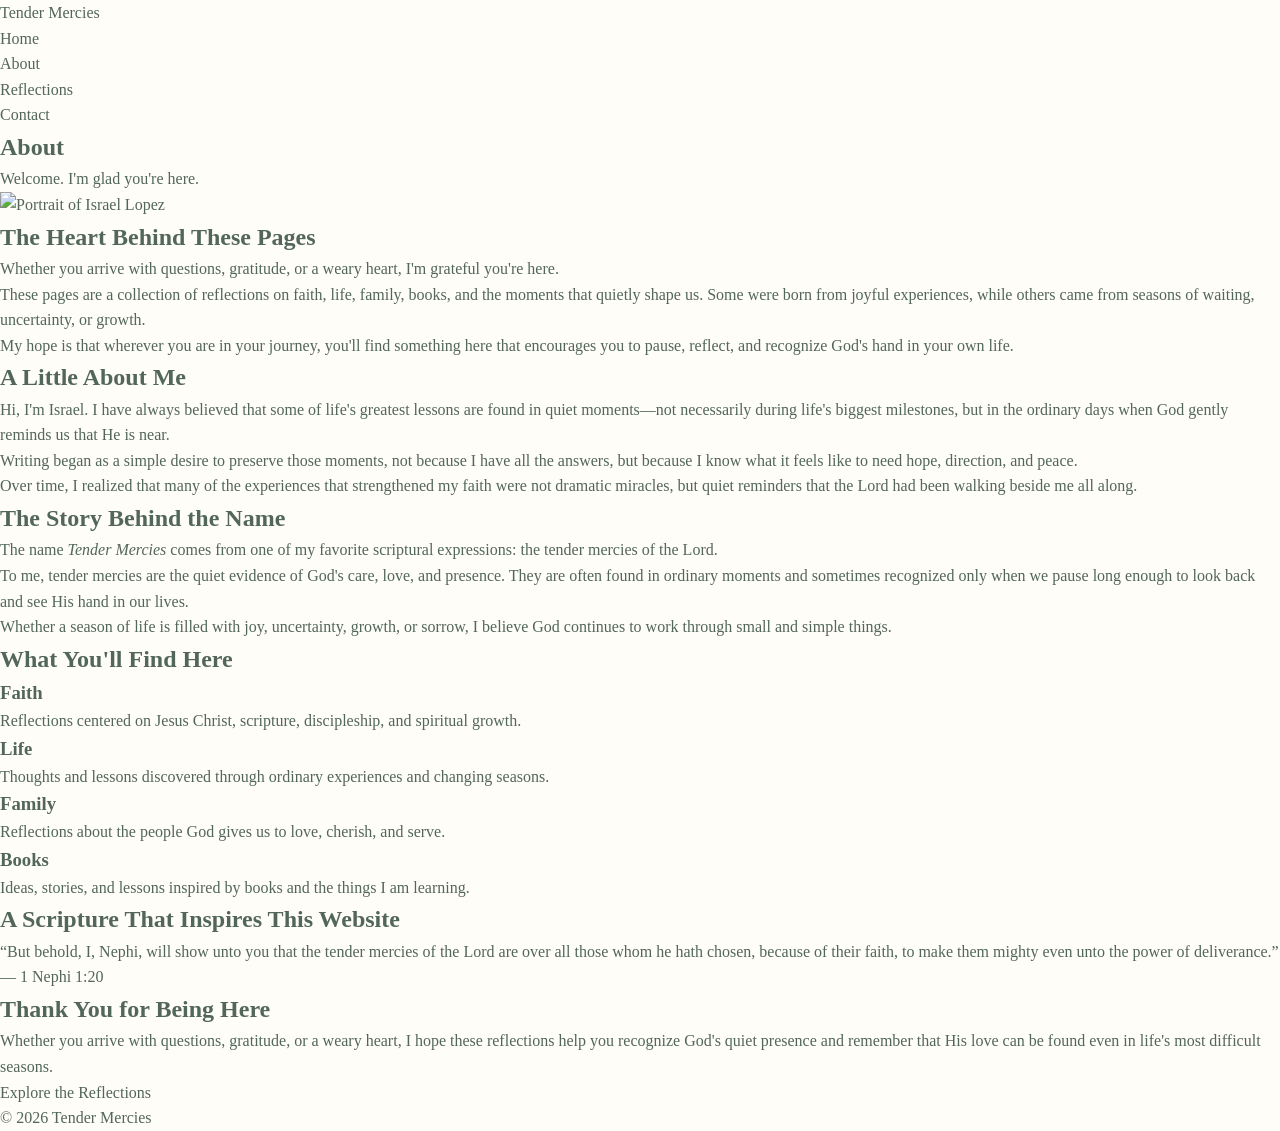
==== about.html @ 59834a0f "about page new titlte Behind these pages" ====
<!DOCTYPE html>
<html lang="en">
<head>
    <meta charset="UTF-8">
    <meta name="viewport" content="width=device-width, initial-scale=1.0">

    <title>About | Tender Mercies</title>

    <link rel="stylesheet" href="styles/styles.css">
</head>

<body>

    <header>
        <nav>
            <a href="index.html" class="logo">Tender Mercies</a>

            <ul>
                <li><a href="index.html">Home</a></li>
                <li><a href="about.html" class="active">About</a></li>
                <li><a href="#">Reflections</a></li>
                <li><a href="#">Contact</a></li>
            </ul>
        </nav>
    </header>

    <main>

        <!-- About page introduction -->
        <section class="about-hero">
            <h1>About</h1>

            <p>Welcome. I'm glad you're here.</p>
        </section>

        <!-- Main purpose of the website -->
        <section class="about-intro">

            <div class="about-image">
                <img
                    src="images/profile.jpg"
                    alt="Portrait of Israel Lopez"
                >
            </div>

            <div class="about-intro-text">
                <h2>The Heart Behind These Pages</h2>

                <p>
                    Whether you arrive with questions, gratitude, or a weary
                    heart, I'm grateful you're here.
                </p>

                <p>
                    These pages are a collection of reflections on faith,
                    life, family, books, and the moments that quietly shape us.
                    Some were born from joyful experiences, while others came
                    from seasons of waiting, uncertainty, or growth.
                </p>

                <p>
                    My hope is that wherever you are in your journey, you'll
                    find something here that encourages you to pause, reflect,
                    and recognize God's hand in your own life.
                </p>
            </div>

        </section>

        <!-- Personal introduction -->
        <section class="about-story">

            <div class="about-text">
                <h2>A Little About Me</h2>

                <p>
                    Hi, I'm Israel. I have always believed that some of life's
                    greatest lessons are found in quiet moments—not necessarily
                    during life's biggest milestones, but in the ordinary days
                    when God gently reminds us that He is near.
                </p>

                <p>
                    Writing began as a simple desire to preserve those moments,
                    not because I have all the answers, but because I know what
                    it feels like to need hope, direction, and peace.
                </p>

                <p>
                    Over time, I realized that many of the experiences that
                    strengthened my faith were not dramatic miracles, but quiet
                    reminders that the Lord had been walking beside me all
                    along.
                </p>
            </div>

        </section>

        <!-- Explanation of the website's name -->
        <section class="purpose">

            <h2>The Story Behind the Name</h2>

            <p>
                The name <em>Tender Mercies</em> comes from one of my favorite
                scriptural expressions: the tender mercies of the Lord.
            </p>

            <p>
                To me, tender mercies are the quiet evidence of God's care,
                love, and presence. They are often found in ordinary moments
                and sometimes recognized only when we pause long enough to look
                back and see His hand in our lives.
            </p>

            <p>
                Whether a season of life is filled with joy, uncertainty,
                growth, or sorrow, I believe God continues to work through
                small and simple things.
            </p>

        </section>

        <!-- Website topics -->
        <section class="what-youll-find">

            <h2>What You'll Find Here</h2>

            <div class="cards">

                <article class="card">
                    <h3>Faith</h3>

                    <p>
                        Reflections centered on Jesus Christ, scripture,
                        discipleship, and spiritual growth.
                    </p>
                </article>

                <article class="card">
                    <h3>Life</h3>

                    <p>
                        Thoughts and lessons discovered through ordinary
                        experiences and changing seasons.
                    </p>
                </article>

                <article class="card">
                    <h3>Family</h3>

                    <p>
                        Reflections about the people God gives us to love,
                        cherish, and serve.
                    </p>
                </article>

                <article class="card">
                    <h3>Books</h3>

                    <p>
                        Ideas, stories, and lessons inspired by books and the
                        things I am learning.
                    </p>
                </article>

            </div>

        </section>

        <!-- Scripture connected to the website -->
        <section class="favorite-scripture">

            <h2>A Scripture That Inspires This Website</h2>

            <blockquote>
                <p>
                    “But behold, I, Nephi, will show unto you that the tender
                    mercies of the Lord are over all those whom he hath chosen,
                    because of their faith, to make them mighty even unto the
                    power of deliverance.”
                </p>

                <footer>— 1 Nephi 1:20</footer>
            </blockquote>

        </section>

        <!-- Final invitation -->
        <section class="closing">

            <h2>Thank You for Being Here</h2>

            <p>
                Whether you arrive with questions, gratitude, or a weary heart,
                I hope these reflections help you recognize God's quiet
                presence and remember that His love can be found even in life's
                most difficult seasons.
            </p>

            <a href="#" class="button">Explore the Reflections</a>

        </section>

    </main>

    <footer class="site-footer">
        <p>&copy; 2026 Tender Mercies</p>
    </footer>

</body>
</html>
---- styles/styles.css ----
:root {
    --deep-sage: #3f584b;
    --sage: #728878;
    --light-sage: #dfe9e2;
    --mist: #e7eee8;
    --cream: #f7f3e8;
    --warm-white: #fffdf8;
    --soft-gold: #c3a66b;
    --body-text: #52665a;
    --border-color: rgb(114 136 120 / 20%);
}

/* CSS reset */

* {
    box-sizing: border-box;
    margin: 0;
    padding: 0;
}

html {
    scroll-behavior: smooth;
}

body {
    background-color: var(--warm-white);
    color: var(--body-text);
    font-family: Georgia, "Times New Roman", serif;
    line-height: 1.6;
}

a {
    color: inherit;
    text-decoration: none;
}

button {
    font: inherit;
}

/* Header */

.site-header {
    align-items: center;
    background-color: var(--warm-white);
    border-bottom: 1px solid var(--border-color);
    display: flex;
    justify-content: space-between;
    min-height: 86px;
    padding: 1rem 5%;
}

.site-brand {
    display: flex;
    flex-direction: column;
}

.site-title {
    color: var(--deep-sage);
    font-size: 1.25rem;
    letter-spacing: 0.04rem;
}

.site-tagline {
    color: var(--sage);
    font-family: Arial, Helvetica, sans-serif;
    font-size: 0.8rem;
}

.main-navigation {
    display: flex;
    gap: 2rem;
}

.main-navigation a {
    color: var(--deep-sage);
    font-family: Arial, Helvetica, sans-serif;
    font-size: 0.9rem;
    position: relative;
}

.main-navigation a::after {
    background-color: var(--soft-gold);
    bottom: -6px;
    content: "";
    height: 1px;
    left: 0;
    position: absolute;
    transform: scaleX(0);
    transform-origin: left;
    transition: transform 0.25s ease;
    width: 100%;
}

.main-navigation a:hover::after {
    transform: scaleX(1);
}

.pause-button {
    background-color: transparent;
    border: 1px solid rgb(114 136 120 / 35%);
    border-radius: 50px;
    color: var(--deep-sage);
    cursor: pointer;
    font-family: Arial, Helvetica, sans-serif;
    font-size: 0.85rem;
    padding: 0.7rem 1.2rem;
    transition:
        background-color 0.25s ease,
        color 0.25s ease;
}

.pause-button:hover {
    background-color: var(--deep-sage);
    color: white;
}

/* Hero */

.hero {
    align-items: center;
    background:
        radial-gradient(
            circle at 78% 18%,
            rgb(255 255 255 / 75%),
            transparent 23%
        ),
        linear-gradient(
            145deg,
            rgb(247 243 232 / 97%),
            rgb(222 233 225 / 94%)
        );
    display: flex;
    min-height: 540px;
    overflow: hidden;
    padding: 5rem 8%;
    position: relative;
}

.hero-content {
    max-width: 720px;
    position: relative;
    z-index: 2;
}

.hero-introduction {
    align-items: center;
    color: var(--sage);
    display: flex;
    font-family: Arial, Helvetica, sans-serif;
    font-size: 0.9rem;
    gap: 0.7rem;
    margin-bottom: 1.5rem;
}

.breathing-dot {
    animation: breathe 3.2s ease-in-out infinite;
    background-color: var(--soft-gold);
    border-radius: 50%;
    display: inline-block;
    height: 10px;
    width: 10px;
}

@keyframes breathe {
    0%,
    100% {
        opacity: 0.45;
        transform: scale(0.8);
    }

    50% {
        opacity: 1;
        transform: scale(1.2);
    }
}

.hero h1 {
    color: var(--deep-sage);
    font-size: clamp(3rem, 7vw, 5.6rem);
    font-weight: 400;
    letter-spacing: -0.12rem;
    line-height: 1.05;
}

.hero h1 span {
    display: block;
    font-style: italic;
}

.hero-description {
    color: var(--body-text);
    font-size: 1.15rem;
    line-height: 1.8;
    margin: 2rem 0;
    max-width: 600px;
}

.primary-button {
    background-color: var(--deep-sage);
    border-radius: 50px;
    color: white;
    display: inline-block;
    font-family: Arial, Helvetica, sans-serif;
    font-size: 0.9rem;
    padding: 0.95rem 1.6rem;
    transition:
        background-color 0.25s ease,
        transform 0.25s ease;
}

.primary-button:hover {
    background-color: var(--sage);
    transform: translateY(-2px);
}

/* Decorative leaves */

.decorative-leaf {
    border: 2px solid rgb(63 88 75 / 13%);
    border-bottom-color: transparent;
    border-left-color: transparent;
    border-radius: 100%;
    height: 85px;
    position: absolute;
    width: 220px;
}

.leaf-one {
    right: 7%;
    top: 18%;
    transform: rotate(-20deg);
}

.leaf-two {
    bottom: 20%;
    right: 16%;
    transform: rotate(18deg);
}

/* Reflections */

.reflections-section {
    background-color: var(--warm-white);
    padding: 5rem 6%;
}

.section-heading {
    align-items: end;
    display: flex;
    gap: 2rem;
    justify-content: space-between;
    margin: 0 auto 2.5rem;
    max-width: 1200px;
}

.eyebrow {
    color: var(--soft-gold);
    font-family: Arial, Helvetica, sans-serif;
    font-size: 0.78rem;
    letter-spacing: 0.15rem;
    text-transform: uppercase;
}

.section-heading h2 {
    color: var(--deep-sage);
    font-size: 2.5rem;
    font-weight: 400;
    margin-top: 0.3rem;
}

.category-buttons {
    display: flex;
    flex-wrap: wrap;
    gap: 0.6rem;
}

.category-button {
    background-color: transparent;
    border: 1px solid rgb(114 136 120 / 35%);
    border-radius: 50px;
    color: var(--deep-sage);
    cursor: pointer;
    font-family: Arial, Helvetica, sans-serif;
    font-size: 0.85rem;
    padding: 0.6rem 1.1rem;
}

.category-button:hover,
.category-button.active {
    background-color: var(--deep-sage);
    color: white;
}

.reflection-grid {
    display: grid;
    gap: 1.5rem;
    grid-template-columns: repeat(3, 1fr);
    margin: 0 auto;
    max-width: 1200px;
}

.reflection-card {
    background-color: rgb(255 253 248 / 85%);
    border: 1px solid var(--border-color);
    border-radius: 26px;
    padding: 1.4rem;
    transition:
        border-color 0.25s ease,
        transform 0.25s ease;
}

.reflection-card:hover {
    border-color: rgb(114 136 120 / 50%);
    transform: translateY(-5px);
}

.card-image {
    align-items: center;
    border-radius: 18px;
    display: flex;
    height: 180px;
    justify-content: center;
    margin-bottom: 1.5rem;
}

.card-image-faith {
    background:
        linear-gradient(
            145deg,
            var(--light-sage),
            #f2ead7
        );
}

.card-image-life {
    background:
        linear-gradient(
            145deg,
            #eee7d9,
            #e1ebe5
        );
}

.card-image-life span {
    color: var(--deep-sage);
    font-size: 3.5rem;
    opacity: 0.7;
}

.card-image-family {
    background:
        linear-gradient(
            145deg,
            #e3ebe5,
            #eee1d4
        );
}

.card-details {
    color: var(--soft-gold);
    font-family: Arial, Helvetica, sans-serif;
    font-size: 0.75rem;
    letter-spacing: 0.08rem;
    text-transform: uppercase;
}

.reflection-card h3 {
    color: var(--deep-sage);
    font-size: 1.6rem;
    font-weight: 400;
    line-height: 1.3;
    margin: 0.7rem 0 1rem;
}

.reflection-card > p:not(.card-details) {
    margin-bottom: 1.3rem;
}

.reflection-card a {
    color: var(--deep-sage);
    font-family: Arial, Helvetica, sans-serif;
    font-size: 0.85rem;
    font-weight: bold;
}

.reflection-card a:hover {
    color: var(--soft-gold);
}

/* Quote section */

.quote-section {
    background-color: var(--mist);
    padding: 5rem 8%;
    text-align: center;
}

.quote-section blockquote {
    color: var(--deep-sage);
    font-size: clamp(1.6rem, 3vw, 2.2rem);
    font-style: italic;
    line-height: 1.6;
    margin: 0 auto;
    max-width: 900px;
}

.quote-divider {
    background-color: var(--soft-gold);
    height: 1px;
    margin: 2rem auto 0;
    width: 70px;
}

/* About and footer area */

.about-section {
    align-items: center;
    background-color: var(--deep-sage);
    color: var(--cream);
    display: flex;
    justify-content: space-between;
    padding: 2.5rem 6%;
}

.about-heading {
    font-size: 1.25rem;
}

.about-section div p:last-child {
    font-family: Arial, Helvetica, sans-serif;
    font-size: 0.85rem;
    margin-top: 0.3rem;
    opacity: 0.75;
}

.footer-button {
    border: 1px solid rgb(255 255 255 / 40%);
    border-radius: 50px;
    font-family: Arial, Helvetica, sans-serif;
    font-size: 0.85rem;
    padding: 0.8rem 1.3rem;
    transition:
        background-color 0.25s ease,
        color 0.25s ease;
}

.footer-button:hover {
    background-color: var(--cream);
    color: var(--deep-sage);
}

/* Pause message */

.pause-message {
    background-color: var(--cream);
    padding: 4rem 6%;
    text-align: center;
}

.pause-quote {
    color: var(--deep-sage);
    font-size: 1.8rem;
    font-style: italic;
    line-height: 1.5;
    margin: 1rem auto 0;
    max-width: 650px;
}

/* Tablet */

@media screen and (max-width: 900px) {
    .main-navigation {
        display: none;
    }

    .reflection-grid {
        grid-template-columns: repeat(2, 1fr);
    }

    .reflection-card:last-child {
        grid-column: 1 / -1;
        max-width: 500px;
        width: 100%;
    }
}

/* Mobile */

@media screen and (max-width: 650px) {
    .site-header {
        align-items: flex-start;
        gap: 1rem;
        padding: 1rem 5%;
    }

    .site-tagline {
        display: none;
    }

    .pause-button {
        padding: 0.6rem 0.9rem;
    }

    .hero {
        min-height: 520px;
        padding: 4rem 7%;
    }

    .hero h1 {
        letter-spacing: -0.05rem;
    }

    .decorative-leaf {
        display: none;
    }

    .section-heading {
        align-items: flex-start;
        flex-direction: column;
    }

    .reflection-grid {
        grid-template-columns: 1fr;
    }

    .reflection-card:last-child {
        grid-column: auto;
    }

    .about-section {
        align-items: flex-start;
        flex-direction: column;
        gap: 1.5rem;
    }
}
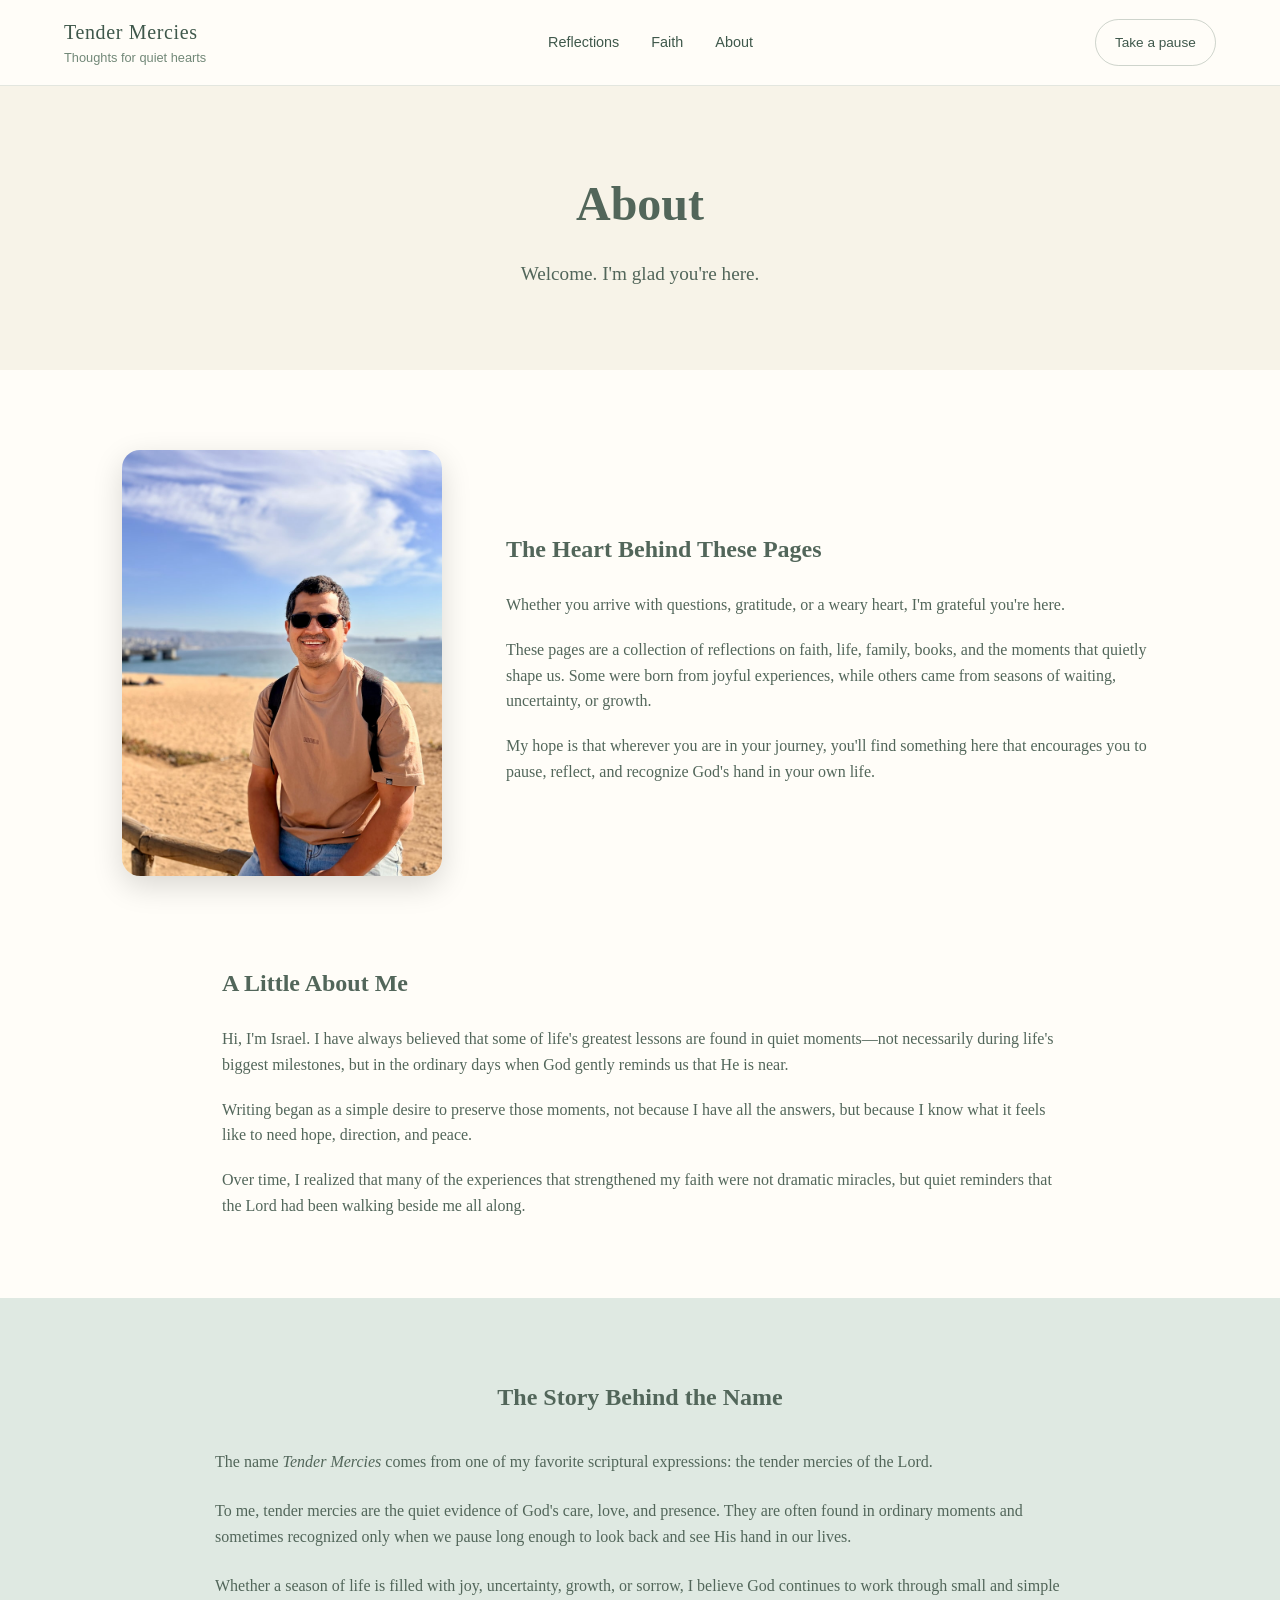
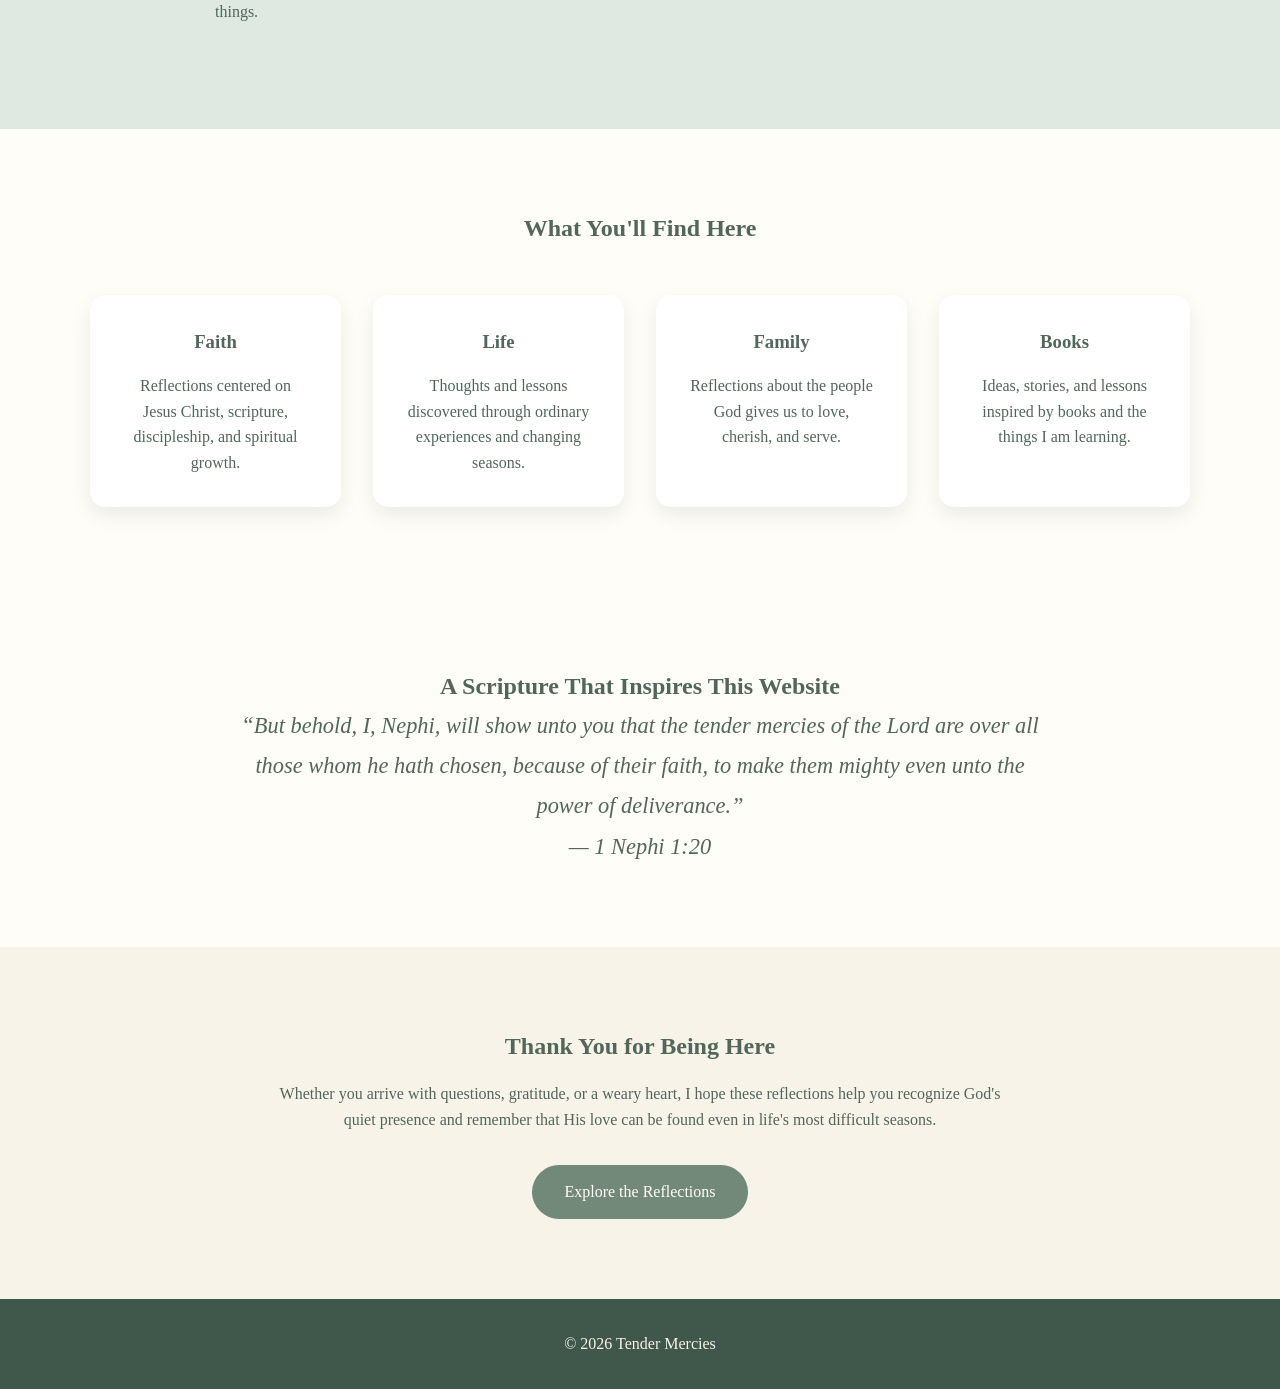
==== commit 32c3f291: ""Build About page layout and integrate site styling"" ====
--- a/about.html
+++ b/about.html
@@ -11,19 +11,22 @@
 
 <body>
 
-    <header>
-        <nav>
-            <a href="index.html" class="logo">Tender Mercies</a>
-
-            <ul>
-                <li><a href="index.html">Home</a></li>
-                <li><a href="about.html" class="active">About</a></li>
-                <li><a href="#">Reflections</a></li>
-                <li><a href="#">Contact</a></li>
-            </ul>
+    <header class="site-header">
+        <a class="site-brand" href="index.html">
+            <span class="site-title">Tender Mercies</span>
+            <span class="site-tagline">Thoughts for quiet hearts</span>
+        </a>
+
+        <nav class="main-navigation" aria-label="Main navigation">
+            <a href="#reflections">Reflections</a>
+            <a href="#faith">Faith</a>
+            <a href="about.html">About</a>
         </nav>
+
+        <button class="pause-button" type="button">
+            Take a pause
+        </button>
     </header>
-
     <main>
 
         <!-- About page introduction -->
@@ -38,7 +41,7 @@
 
             <div class="about-image">
                 <img
-                    src="images/profile.jpg"
+                    src="images/profile-picture.jpg"
                     alt="Portrait of Israel Lopez"
                 >
             </div>
@@ -181,7 +184,7 @@
                     power of deliverance.”
                 </p>
 
-                <footer>— 1 Nephi 1:20</footer>
+                <cite>— 1 Nephi 1:20</cite>
             </blockquote>
 
         </section>
--- a/styles/styles.css
+++ b/styles/styles.css
@@ -533,4 +533,241 @@
         flex-direction: column;
         gap: 1.5rem;
     }
+}
+
+/* ===================================
+   ABOUT HERO
+=================================== */
+
+.about-hero {
+    text-align: center;
+    padding: 5rem 2rem;
+    background-color: var(--cream);
+}
+
+.about-hero h1 {
+    font-size: 3rem;
+    margin-bottom: 1rem;
+}
+
+.about-hero p {
+    color: var(--body-text);
+    font-size: 1.2rem;
+}
+
+/* ===================================
+   ABOUT INTRO
+=================================== */
+
+.about-intro {
+    display: flex;
+    align-items: center;
+    justify-content: center;
+    gap: 4rem;
+
+    max-width: 1100px;
+    margin: 5rem auto;
+    padding: 0 2rem;
+}
+
+.about-image img {
+    width: 320px;
+    border-radius: 18px;
+    box-shadow: 0 10px 30px rgba(0,0,0,.15);
+}
+
+.about-intro-text {
+    flex: 1;
+}
+
+.about-intro-text h2 {
+    margin-bottom: 1.5rem;
+}
+
+.about-intro-text p {
+    margin-bottom: 1.2rem;
+}
+
+/* ===================================
+   ABOUT STORY
+=================================== */
+
+.about-story {
+    max-width: 900px;
+    margin: 5rem auto;
+    padding: 0 2rem;
+}
+
+.about-story h2 {
+    margin-bottom: 1.5rem;
+}
+
+.about-story p {
+    margin-bottom: 1.2rem;
+}
+
+/* ===================================
+   PURPOSE
+=================================== */
+
+.purpose {
+    background-color: var(--light-sage);
+    padding: 5rem 2rem;
+}
+
+.purpose h2 {
+    text-align: center;
+    margin-bottom: 2rem;
+}
+
+.purpose p {
+    max-width: 850px;
+    margin: 0 auto 1.5rem;
+}
+
+/* ===================================
+   WHAT YOU'LL FIND
+=================================== */
+
+.what-youll-find {
+    padding: 5rem 2rem;
+}
+
+.what-youll-find h2 {
+    text-align: center;
+    margin-bottom: 3rem;
+}
+
+.cards {
+    display: grid;
+    grid-template-columns: repeat(auto-fit, minmax(220px,1fr));
+    gap: 2rem;
+
+    max-width: 1100px;
+    margin: auto;
+}
+
+.card {
+    background: white;
+    padding: 2rem;
+    border-radius: 15px;
+    text-align: center;
+
+    box-shadow: 0 8px 20px rgba(0,0,0,.08);
+
+    transition: transform .3s ease;
+}
+
+.card:hover {
+    transform: translateY(-6px);
+}
+
+.card h3 {
+    margin-bottom: 1rem;
+}
+
+/* ===================================
+   FAVORITE SCRIPTURE
+=================================== */
+
+.favorite-scripture {
+    padding: 5rem 2rem;
+    text-align: center;
+}
+
+.favorite-scripture blockquote {
+    max-width: 800px;
+    margin: auto;
+
+    font-size: 1.4rem;
+    font-style: italic;
+    line-height: 1.8;
+}
+
+..favorite-scripture cite {
+    display: block;
+    font-style: normal;
+    font-weight: bold;
+    margin-top: 2rem;
+}
+
+/* ===================================
+   CLOSING
+=================================== */
+
+.closing {
+    background-color: var(--cream);
+    text-align: center;
+    padding: 5rem 2rem;
+}
+
+.closing h2 {
+    margin-bottom: 1rem;
+}
+
+.closing p {
+    max-width: 750px;
+    margin: auto auto 2rem;
+}
+
+.button {
+    display: inline-block;
+    padding: .9rem 2rem;
+    background-color: var(--sage);
+    color: var(--warm-white);
+    border-radius: 40px;
+    transition: .3s ease;
+}
+
+.button:hover {
+    background-color: var(--deep-sage);
+}
+
+/* ===================================
+   ABOUT PAGE RESPONSIVE STYLES
+=================================== */
+
+@media screen and (max-width: 800px) {
+    .about-intro {
+        flex-direction: column;
+        gap: 2rem;
+        text-align: center;
+    }
+
+    .about-image img {
+        height: auto;
+        max-width: 100%;
+        width: 320px;
+    }
+}
+
+@media screen and (max-width: 650px) {
+    .about-hero {
+        padding: 3.5rem 1.5rem;
+    }
+
+    .about-hero h1 {
+        font-size: 2.5rem;
+    }
+
+    .about-intro,
+    .about-story,
+    .purpose,
+    .what-youll-find,
+    .favorite-scripture,
+    .closing {
+        padding-left: 1.5rem;
+        padding-right: 1.5rem;
+    }
+
+    .cards {
+        grid-template-columns: 1fr;
+    }
+}
+
+.site-footer {
+    background-color: var(--deep-sage);
+    color: var(--cream);
+    padding: 2rem;
+    text-align: center;
 }
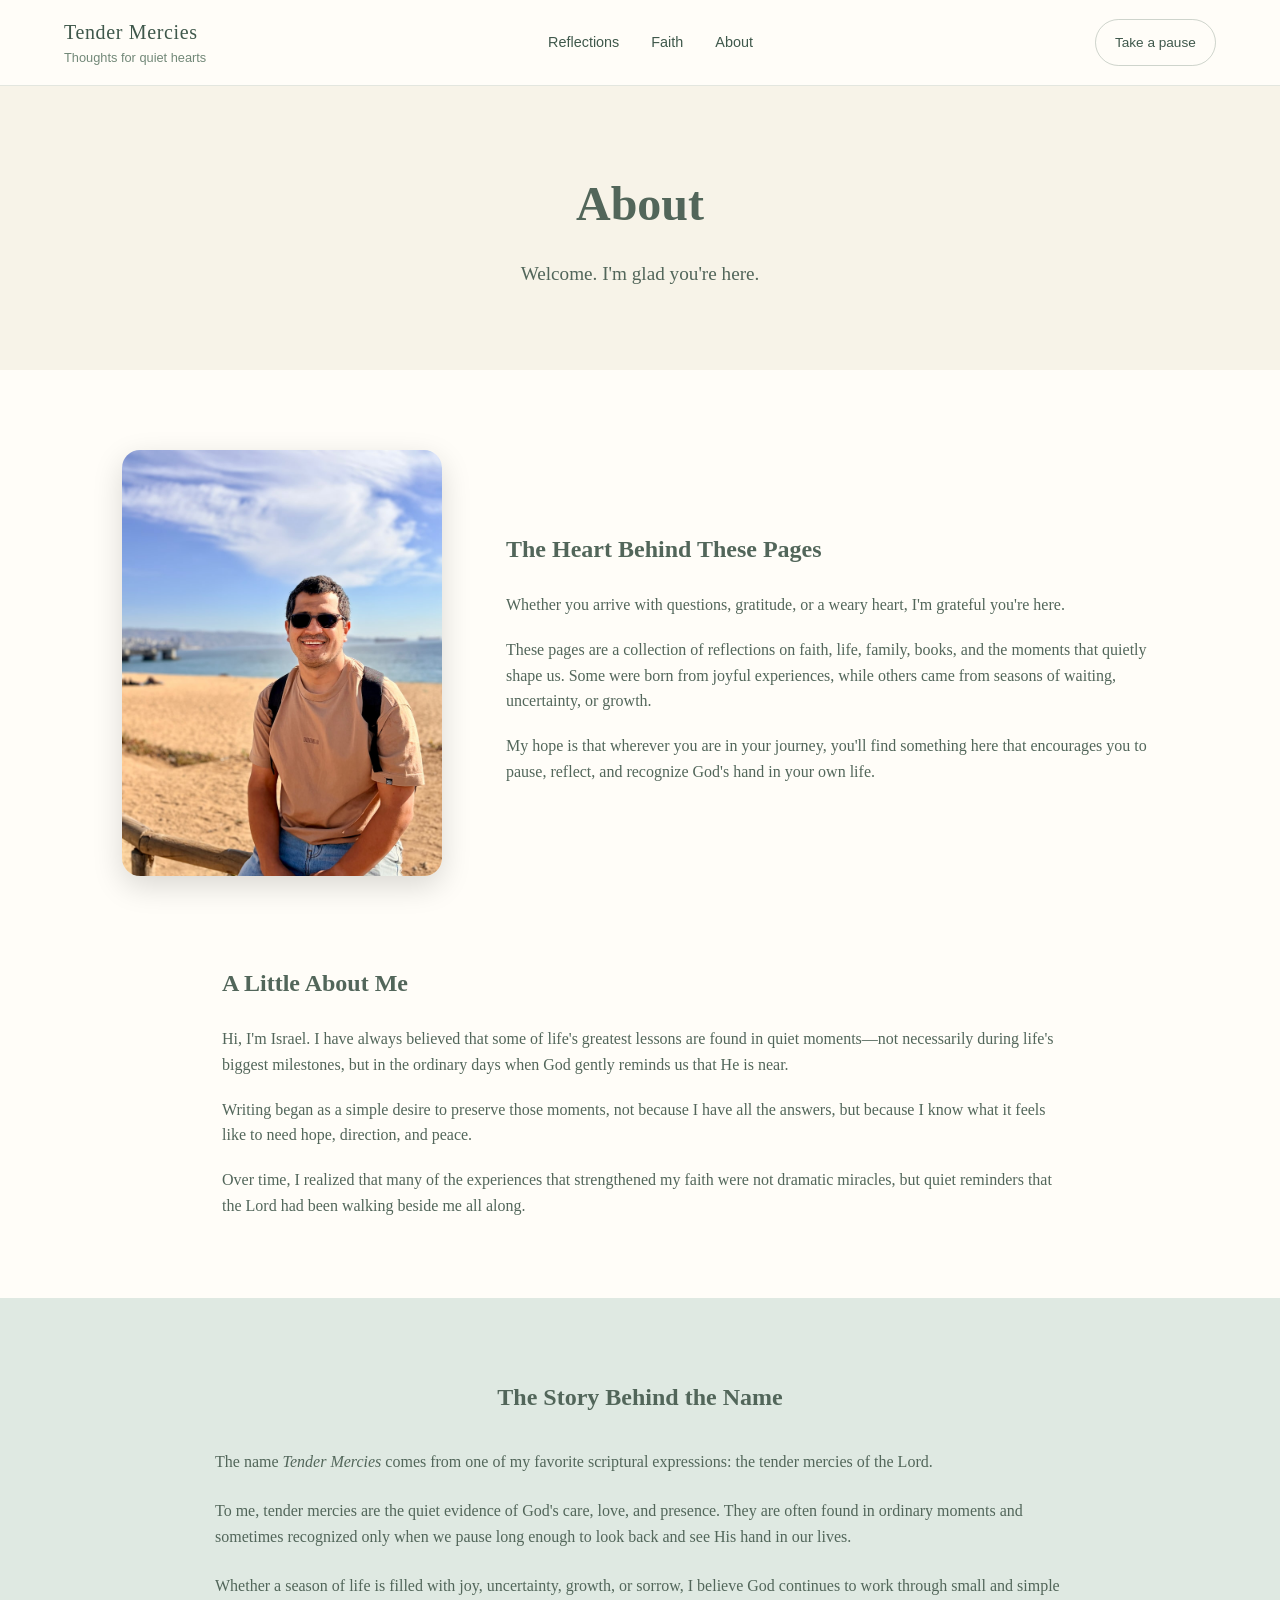
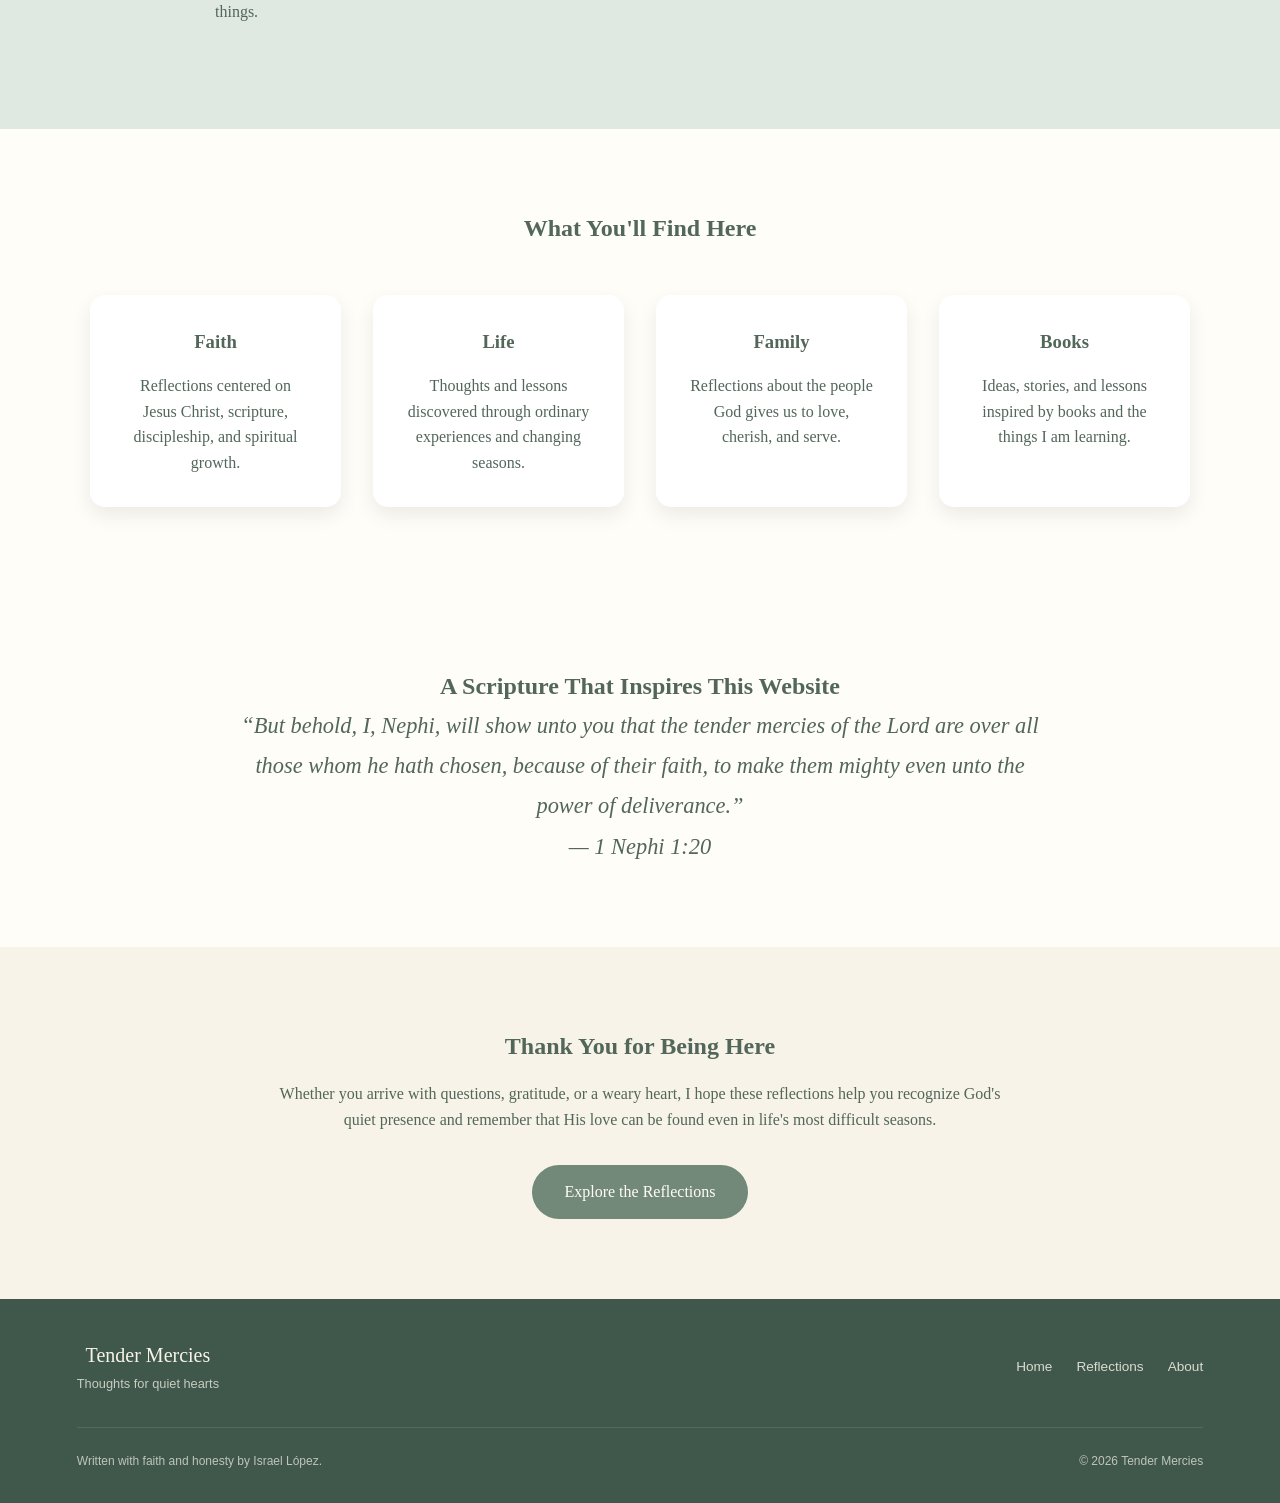
==== commit 29164b4a: "git add . git commit -m "Fix homepage latest reflection link" git push" ====
--- a/about.html
+++ b/about.html
@@ -18,10 +18,10 @@
         </a>
 
         <nav class="main-navigation" aria-label="Main navigation">
-            <a href="#reflections">Reflections</a>
-            <a href="#faith">Faith</a>
-            <a href="about.html">About</a>
-        </nav>
+    <a href="blog.html">Reflections</a>
+    <a href="index.html#faith">Faith</a>
+    <a href="about.html">About</a>
+</nav>
 
         <button class="pause-button" type="button">
             Take a pause
@@ -201,15 +201,31 @@
                 most difficult seasons.
             </p>
 
-            <a href="#" class="button">Explore the Reflections</a>
+            <a href="blog.html" class="button">Explore the Reflections</a>
 
         </section>
 
     </main>
 
     <footer class="site-footer">
+    <div class="footer-content">
+        <div>
+            <p class="footer-title">Tender Mercies</p>
+            <p class="footer-tagline">Thoughts for quiet hearts</p>
+        </div>
+
+        <nav class="footer-navigation" aria-label="Footer navigation">
+            <a href="index.html">Home</a>
+            <a href="blog.html">Reflections</a>
+            <a href="about.html">About</a>
+        </nav>
+    </div>
+
+    <div class="footer-bottom">
+        <p>Written with faith and honesty by Israel López.</p>
         <p>&copy; 2026 Tender Mercies</p>
-    </footer>
+    </div>
+</footer>
 
 </body>
 </html>
--- a/styles/styles.css
+++ b/styles/styles.css
@@ -316,22 +316,16 @@
 }
 
 .card-image {
-    align-items: center;
-    border-radius: 18px;
-    display: flex;
-    height: 180px;
-    justify-content: center;
-    margin-bottom: 1.5rem;
-}
-
-.card-image-faith {
-    background:
-        linear-gradient(
-            145deg,
-            var(--light-sage),
-            #f2ead7
-        );
-}
+    display: block;
+    height: 220px;
+    object-fit: cover;
+    width: 100%;
+}
+
+.reflection-card .card-image {
+    filter: saturate(0.75) contrast(0.95);
+}
+
 
 .card-image-life {
     background:
@@ -770,4 +764,402 @@
     color: var(--cream);
     padding: 2rem;
     text-align: center;
+}
+
+/* ===================================
+   BLOG POST PAGE
+=================================== */
+
+.post-page {
+    background-color: var(--warm-white);
+}
+
+.post-header {
+    background:
+        linear-gradient(
+            145deg,
+            var(--cream),
+            var(--light-sage)
+        );
+    padding: 5rem 1.5rem 4rem;
+    text-align: center;
+}
+
+.post-meta {
+    color: var(--soft-gold);
+    font-family: Arial, Helvetica, sans-serif;
+    font-size: 0.78rem;
+    letter-spacing: 0.12rem;
+    margin-bottom: 1.25rem;
+    text-transform: uppercase;
+}
+
+.post-header h1 {
+    color: var(--deep-sage);
+    font-size: clamp(2.7rem, 6vw, 4.8rem);
+    font-weight: 400;
+    line-height: 1.1;
+    margin: 0 auto;
+    max-width: 900px;
+}
+
+.post-introduction {
+    font-size: 1.1rem;
+    line-height: 1.7;
+    margin: 1.5rem auto 0;
+    max-width: 650px;
+}
+
+.post-content {
+    margin: 0 auto;
+    max-width: 720px;
+    padding: 4rem 1.5rem;
+}
+
+.post-content p {
+    font-size: 1.05rem;
+    line-height: 1.75;
+    margin-bottom: 1.25rem;
+}
+
+.post-content h2 {
+    color: var(--deep-sage);
+    font-size: 1.9rem;
+    font-weight: 400;
+    line-height: 1.3;
+    margin: 3rem 0 1.2rem;
+}
+
+.post-content blockquote {
+    border-left: 3px solid var(--soft-gold);
+    color: var(--deep-sage);
+    font-size: 1.18rem;
+    font-style: italic;
+    line-height: 1.7;
+    margin: 2.25rem 0;
+    padding-left: 1.5rem;
+}
+
+.post-content cite {
+    display: block;
+    font-family: Arial, Helvetica, sans-serif;
+    font-size: 0.8rem;
+    font-style: normal;
+    margin-top: 0.75rem;
+}
+
+.opening-scripture {
+    font-size: 1.25rem;
+}
+
+.reflection-question {
+    color: var(--deep-sage);
+    font-size: 1.3rem !important;
+    font-style: italic;
+    line-height: 1.6;
+    margin: 2.25rem auto !important;
+    max-width: 650px;
+    text-align: center;
+}
+
+.final-statement {
+    font-size: 1.65rem !important;
+    margin-bottom: 3rem !important;
+}
+
+.weekly-invitation {
+    background:
+        linear-gradient(
+            145deg,
+            var(--cream),
+            var(--mist)
+        );
+    border: 1px solid var(--border-color);
+    border-radius: 24px;
+    margin-top: 3rem;
+    padding: 2rem 2.25rem;
+}
+
+.weekly-invitation p {
+    color: var(--body-text);
+    font-size: 1rem;
+    line-height: 1.65;
+    margin-bottom: 1rem;
+}
+
+.weekly-invitation p:last-child {
+    margin-bottom: 0;
+}
+
+.weekly-invitation .invitation-label {
+    color: var(--soft-gold);
+    font-family: Arial, Helvetica, sans-serif;
+    font-size: 0.75rem;
+    font-weight: bold;
+    letter-spacing: 0.12rem;
+    text-transform: uppercase;
+}
+
+.back-link {
+    border-top: 1px solid var(--border-color);
+    color: var(--deep-sage);
+    display: block;
+    font-family: Arial, Helvetica, sans-serif;
+    margin-top: 4rem;
+    padding-top: 2rem;
+}
+
+.back-link:hover {
+    color: var(--soft-gold);
+}
+
+@media screen and (max-width: 650px) {
+    .post-header {
+        padding: 4rem 1.5rem 3rem;
+    }
+
+    .post-content {
+        padding: 3rem 1.4rem;
+    }
+
+    .post-content p {
+        font-size: 1rem;
+        line-height: 1.7;
+    }
+
+    .post-content h2 {
+        font-size: 1.7rem;
+        margin-top: 2.5rem;
+    }
+
+    .reflection-question {
+        font-size: 1.18rem !important;
+    }
+
+    .final-statement {
+        font-size: 1.4rem !important;
+    }
+
+    .weekly-invitation {
+        padding: 1.8rem;
+    }
+}
+.coming-soon {
+    color: var(--sage);
+    font-family: Arial, Helvetica, sans-serif;
+    font-size: 0.85rem;
+    font-style: italic;
+}
+
+/* ===================================
+   REFLECTIONS ARCHIVE PAGE
+=================================== */
+
+.archive-header {
+    background:
+        linear-gradient(
+            145deg,
+            var(--cream),
+            var(--light-sage)
+        );
+    padding: 5rem 1.5rem 4.5rem;
+    text-align: center;
+}
+
+.archive-header .eyebrow {
+    margin-bottom: 0.8rem;
+}
+
+.archive-header h1 {
+    color: var(--deep-sage);
+    font-size: clamp(3rem, 6vw, 4.8rem);
+    font-weight: 400;
+    line-height: 1.1;
+    margin: 0;
+}
+
+.archive-introduction {
+    font-size: 1.08rem;
+    line-height: 1.7;
+    margin: 1.4rem auto 0;
+    max-width: 590px;
+}
+
+.archive-section {
+    margin: 0 auto;
+    max-width: 1180px;
+    padding: 4.5rem 1.5rem 6rem;
+}
+
+.archive-toolbar {
+    align-items: flex-end;
+    display: flex;
+    gap: 2rem;
+    justify-content: space-between;
+    margin-bottom: 2.5rem;
+}
+
+.archive-toolbar > p {
+    color: var(--body-text);
+    line-height: 1.6;
+    margin: 0;
+    max-width: 430px;
+}
+
+.archive-grid .reflection-card h2 {
+    color: var(--deep-sage);
+    font-size: 1.45rem;
+    font-weight: 400;
+    line-height: 1.25;
+    margin: 0.6rem 0 0.8rem;
+}
+
+.coming-soon {
+    color: var(--sage);
+    display: inline-block;
+    font-family: Arial, Helvetica, sans-serif;
+    font-size: 0.82rem;
+    font-style: italic;
+    margin-top: 0.5rem;
+}
+
+.coming-soon-card {
+    opacity: 0.78;
+}
+
+@media screen and (max-width: 750px) {
+    .archive-header {
+        padding: 4rem 1.5rem 3.5rem;
+    }
+
+    .archive-section {
+        padding: 3.5rem 1.25rem 5rem;
+    }
+
+    .archive-toolbar {
+        align-items: flex-start;
+        flex-direction: column;
+        gap: 1.5rem;
+    }
+}
+
+/* ===================================
+   HOMEPAGE CLOSING
+=================================== */
+
+.home-closing {
+    align-items: stretch;
+    background-color: var(--cream);
+    display: grid;
+    gap: 2rem;
+    grid-template-columns: 1.3fr 0.9fr;
+    padding: 5rem 6%;
+}
+
+.home-closing-text,
+.home-closing-card {
+    max-width: 650px;
+}
+
+.home-closing h2 {
+    color: var(--deep-sage);
+    font-size: 2.4rem;
+    font-weight: 400;
+    margin: 0.4rem 0 1.2rem;
+}
+
+.home-closing-text > p:not(.eyebrow) {
+    line-height: 1.75;
+    margin-bottom: 1.2rem;
+}
+
+.home-closing-card {
+    background-color: var(--warm-white);
+    border: 1px solid var(--border-color);
+    border-radius: 24px;
+    padding: 2rem;
+}
+
+.home-closing-card h3 {
+    color: var(--deep-sage);
+    font-size: 1.6rem;
+    font-weight: 400;
+    margin: 0.4rem 0 1rem;
+}
+
+.home-closing-card p:not(.eyebrow) {
+    line-height: 1.7;
+    margin-bottom: 1.5rem;
+}
+
+/* ===================================
+   SITE FOOTER
+=================================== */
+
+.site-footer {
+    background-color: var(--deep-sage);
+    color: var(--cream);
+    padding: 2.5rem 6% 2rem;
+}
+
+.footer-content {
+    align-items: center;
+    display: flex;
+    gap: 2rem;
+    justify-content: space-between;
+}
+
+.footer-title {
+    font-size: 1.25rem;
+}
+
+.footer-tagline {
+    font-family: Arial, Helvetica, sans-serif;
+    font-size: 0.8rem;
+    margin-top: 0.2rem;
+    opacity: 0.75;
+}
+
+.footer-navigation {
+    display: flex;
+    gap: 1.5rem;
+}
+
+.footer-navigation a {
+    font-family: Arial, Helvetica, sans-serif;
+    font-size: 0.85rem;
+    opacity: 0.85;
+}
+
+.footer-navigation a:hover {
+    opacity: 1;
+}
+
+.footer-bottom {
+    border-top: 1px solid rgb(255 255 255 / 15%);
+    display: flex;
+    font-family: Arial, Helvetica, sans-serif;
+    font-size: 0.75rem;
+    justify-content: space-between;
+    margin-top: 2rem;
+    padding-top: 1.5rem;
+    opacity: 0.7;
+}
+
+@media screen and (max-width: 750px) {
+    .home-closing {
+        grid-template-columns: 1fr;
+        padding: 4rem 1.5rem;
+    }
+
+    .footer-content,
+    .footer-bottom {
+        align-items: flex-start;
+        flex-direction: column;
+        gap: 1rem;
+    }
+
+    .footer-navigation {
+        flex-wrap: wrap;
+    }
 }
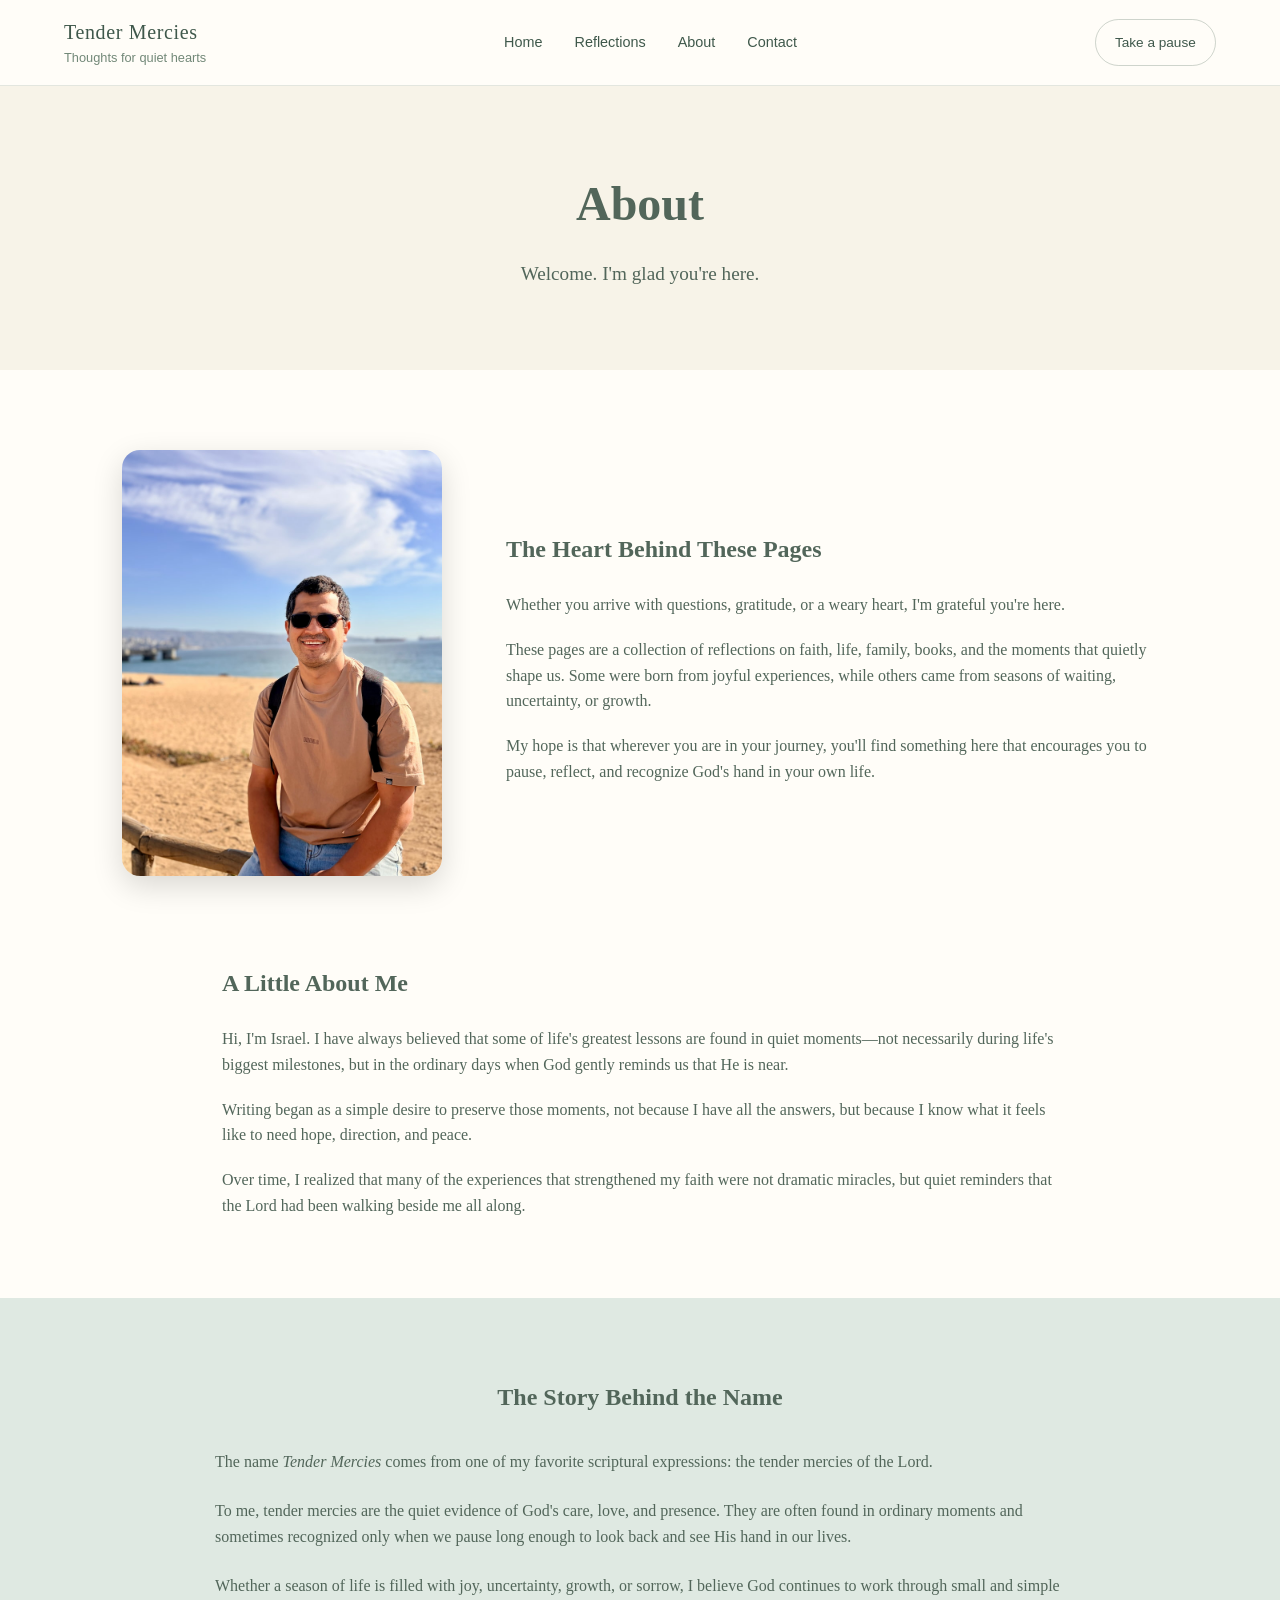
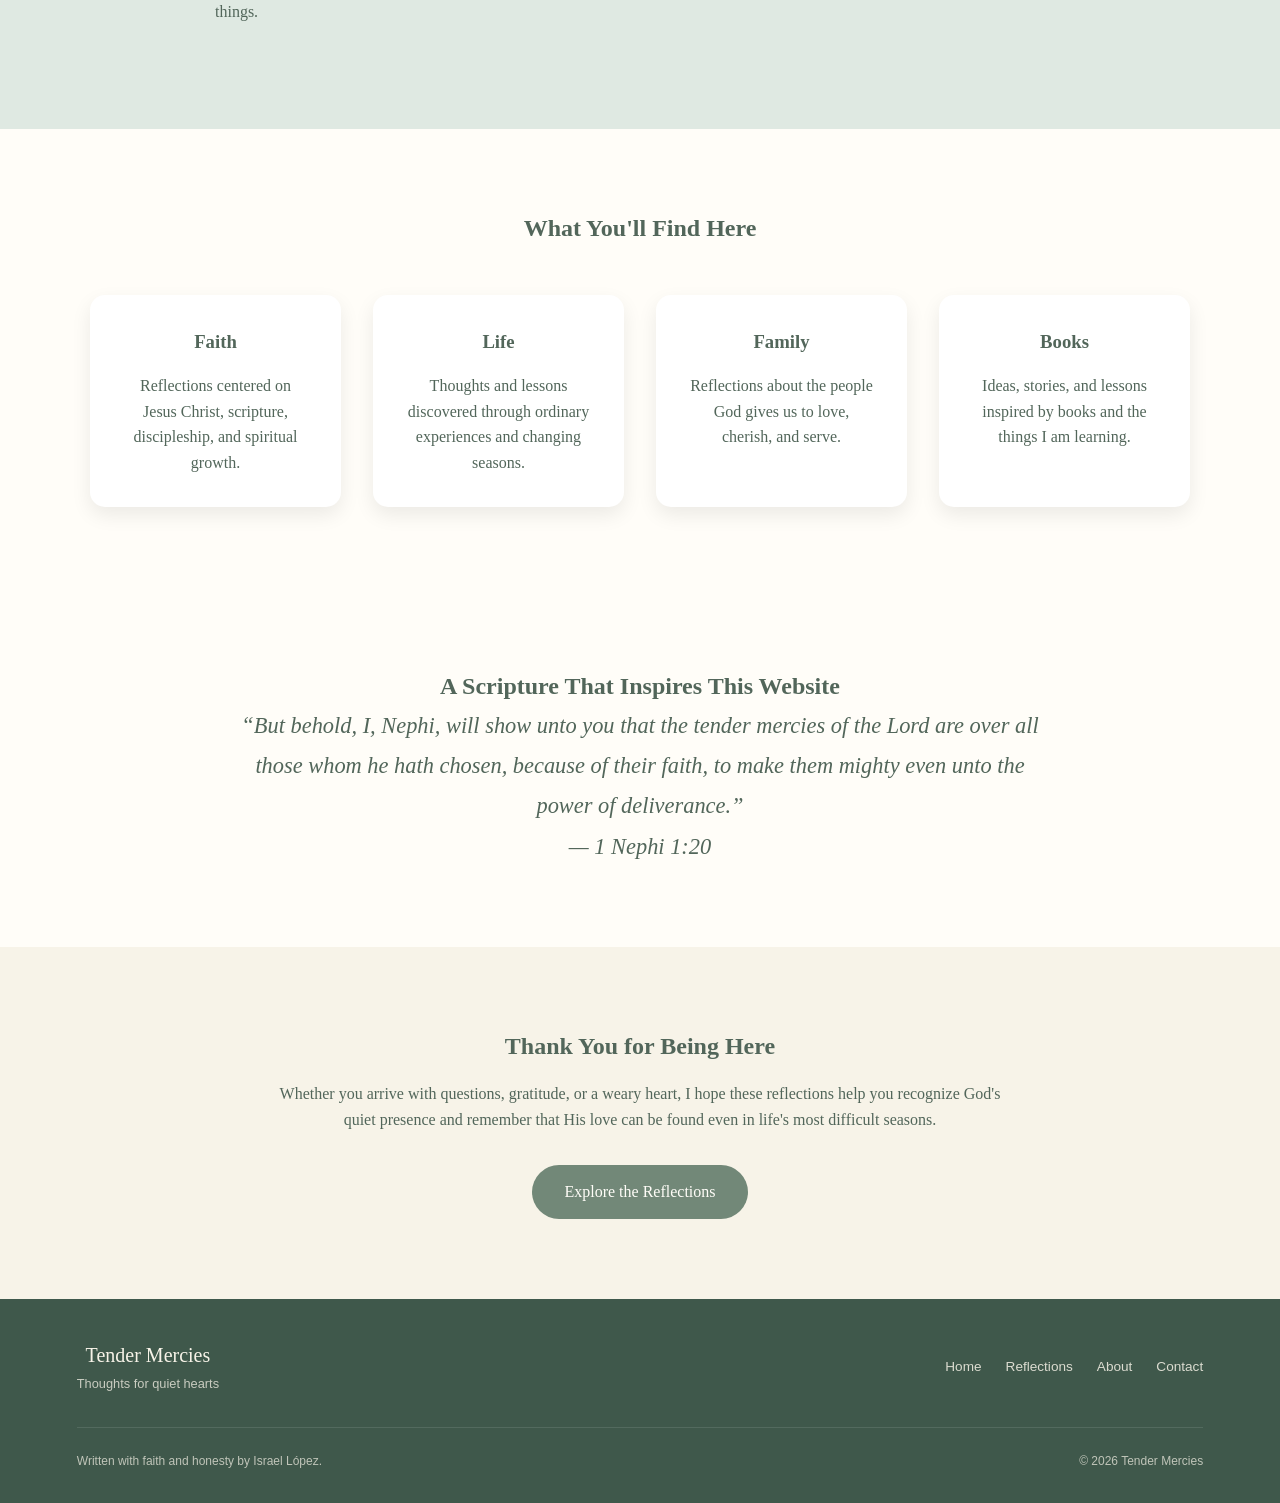
==== commit 6ca2cf22: "git add . git commit -m "Add contact navigation across site" git push" ====
--- a/about.html
+++ b/about.html
@@ -17,10 +17,11 @@
             <span class="site-tagline">Thoughts for quiet hearts</span>
         </a>
 
-        <nav class="main-navigation" aria-label="Main navigation">
+       <nav class="main-navigation" aria-label="Main navigation">
+    <a href="index.html">Home</a>
     <a href="blog.html">Reflections</a>
-    <a href="index.html#faith">Faith</a>
     <a href="about.html">About</a>
+    <a href="contact.html">Contact</a>
 </nav>
 
         <button class="pause-button" type="button">
@@ -214,11 +215,12 @@
             <p class="footer-tagline">Thoughts for quiet hearts</p>
         </div>
 
-        <nav class="footer-navigation" aria-label="Footer navigation">
-            <a href="index.html">Home</a>
-            <a href="blog.html">Reflections</a>
-            <a href="about.html">About</a>
-        </nav>
+       <nav class="footer-navigation" aria-label="Footer navigation">
+    <a href="index.html">Home</a>
+    <a href="blog.html">Reflections</a>
+    <a href="about.html">About</a>
+    <a href="contact.html">Contact</a>
+</nav>
     </div>
 
     <div class="footer-bottom">
--- a/styles/styles.css
+++ b/styles/styles.css
@@ -1162,4 +1162,130 @@
     .footer-navigation {
         flex-wrap: wrap;
     }
+}
+
+/* ===================================
+   CONTACT PAGE
+=================================== */
+
+.contact-hero {
+    background:
+        linear-gradient(
+            145deg,
+            var(--cream),
+            var(--light-sage)
+        );
+    padding: 5rem 1.5rem 4.5rem;
+    text-align: center;
+}
+
+.contact-hero h1 {
+    color: var(--deep-sage);
+    font-size: clamp(2.8rem, 6vw, 4.5rem);
+    font-weight: 400;
+    line-height: 1.1;
+    margin: 0.5rem auto 1.3rem;
+    max-width: 800px;
+}
+
+.contact-hero > p:last-child {
+    line-height: 1.7;
+    margin: 0 auto;
+    max-width: 580px;
+}
+
+.contact-section {
+    display: grid;
+    gap: 4rem;
+    grid-template-columns: 0.8fr 1.2fr;
+    margin: 0 auto;
+    max-width: 1050px;
+    padding: 5rem 1.5rem 6rem;
+}
+
+.contact-introduction h2 {
+    color: var(--deep-sage);
+    font-size: 2rem;
+    font-weight: 400;
+    margin: 0 0 1.2rem;
+}
+
+.contact-introduction p {
+    line-height: 1.7;
+    margin-bottom: 1rem;
+}
+
+/* Contact form */
+
+.contact-form {
+    background-color: var(--cream);
+    border: 1px solid var(--border-color);
+    border-radius: 24px;
+    padding: 2.5rem;
+}
+
+.form-group {
+    margin-bottom: 1.5rem;
+}
+
+.form-group label {
+    color: var(--deep-sage);
+    display: block;
+    font-family: Arial, Helvetica, sans-serif;
+    font-size: 0.82rem;
+    letter-spacing: 0.05rem;
+    margin-bottom: 0.6rem;
+}
+
+.form-group input,
+.form-group textarea {
+    background-color: var(--warm-white);
+    border: 1px solid var(--border-color);
+    border-radius: 12px;
+    box-sizing: border-box;
+    color: var(--body-text);
+    font: inherit;
+    padding: 0.9rem 1rem;
+    transition:
+        border-color 0.2s ease,
+        box-shadow 0.2s ease;
+    width: 100%;
+}
+
+.form-group textarea {
+    min-height: 180px;
+    resize: vertical;
+}
+
+.form-group input:focus,
+.form-group textarea:focus {
+    border-color: var(--sage);
+    box-shadow: 0 0 0 3px rgb(112 132 113 / 12%);
+    outline: none;
+}
+
+.form-button {
+    border: 0;
+    cursor: pointer;
+    margin-top: 0.5rem;
+}
+
+/* ===================================
+   CONTACT PAGE - MOBILE
+=================================== */
+
+@media screen and (max-width: 750px) {
+    .contact-hero {
+        padding: 4rem 1.5rem 3.5rem;
+    }
+
+    .contact-section {
+        gap: 2.5rem;
+        grid-template-columns: 1fr;
+        padding: 3.5rem 1.25rem 5rem;
+    }
+
+    .contact-form {
+        padding: 1.75rem;
+    }
 }
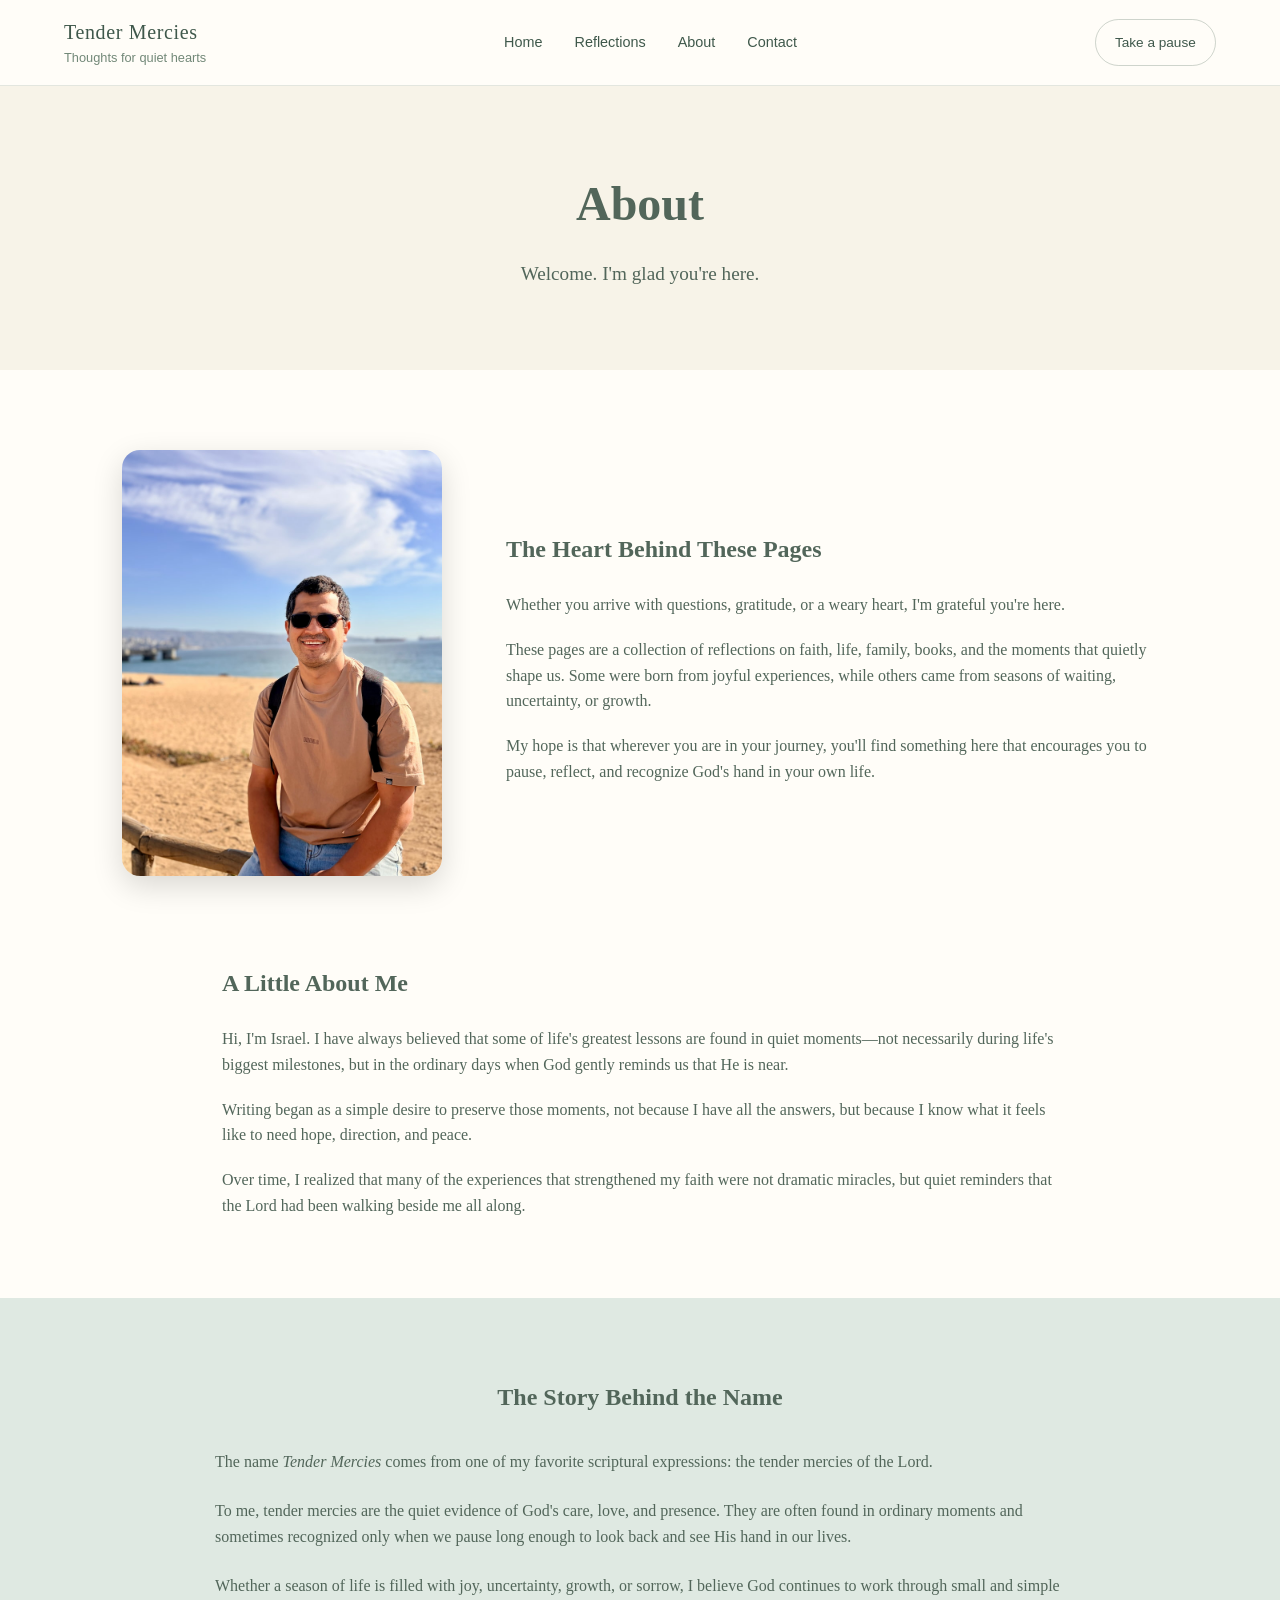
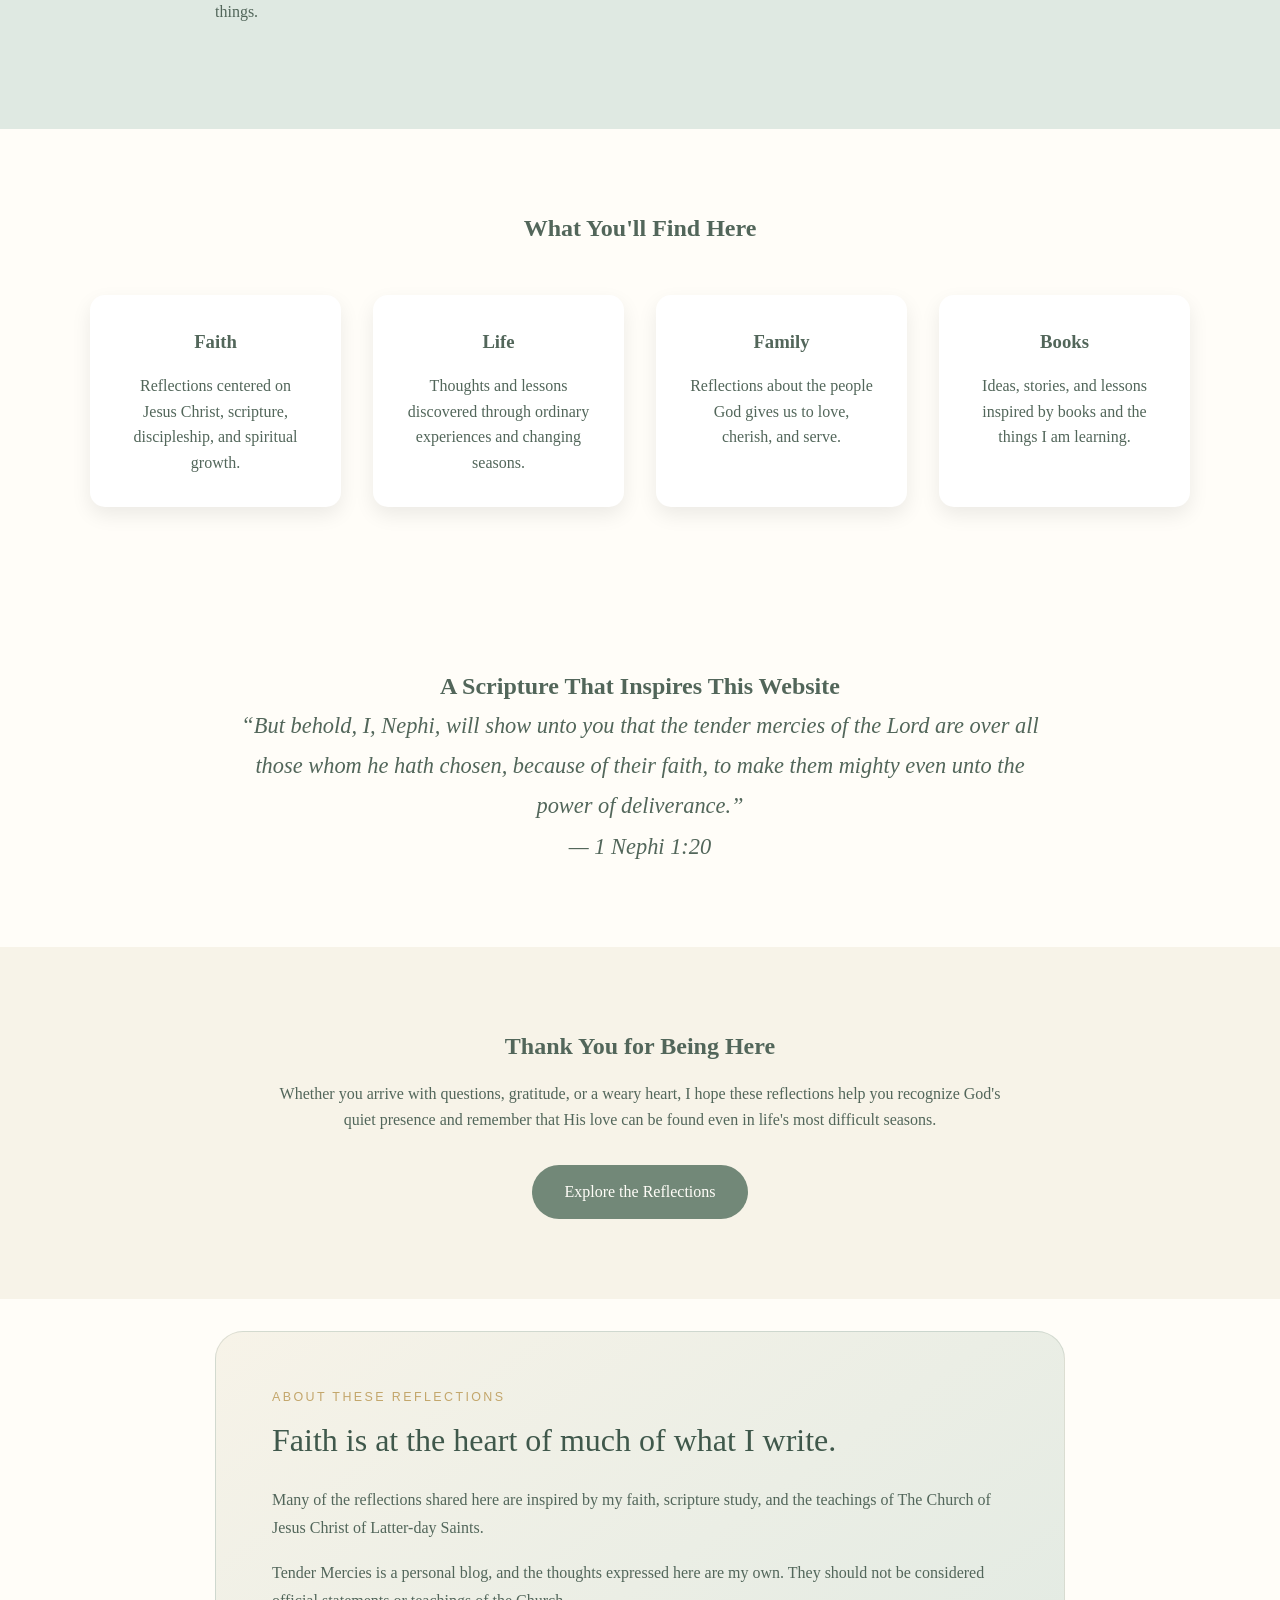
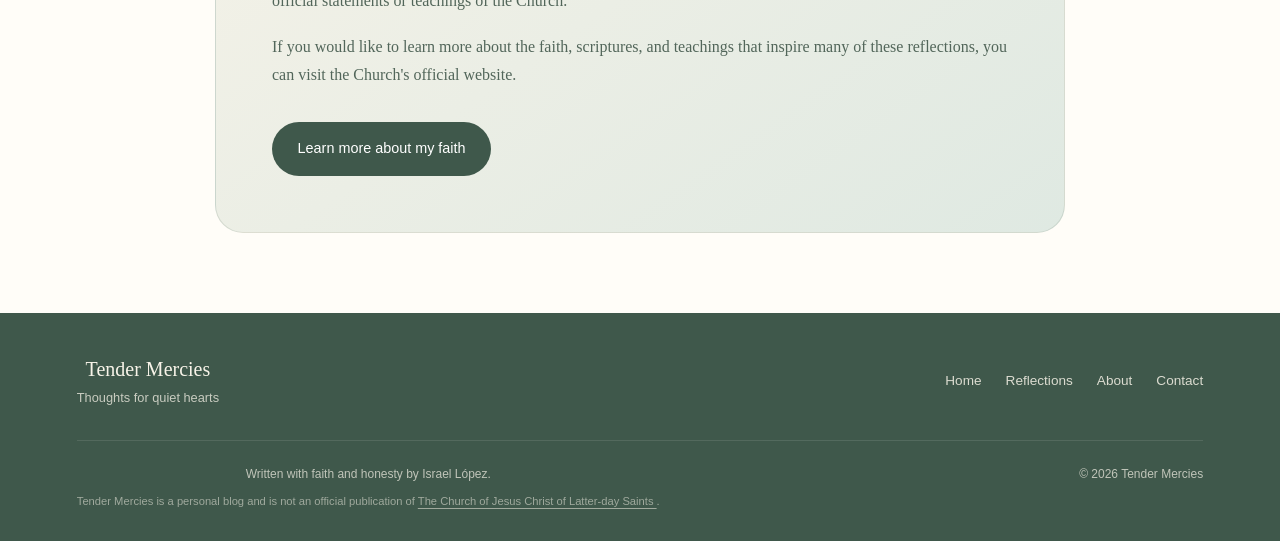
==== commit 150b4dbd: "git add . git commit -m "Add faith information and site disclaimer" git push" ====
--- a/about.html
+++ b/about.html
@@ -205,7 +205,38 @@
             <a href="blog.html" class="button">Explore the Reflections</a>
 
         </section>
-
+        <section class="faith-note">
+    <p class="eyebrow">About these reflections</p>
+
+    <h2>Faith is at the heart of much of what I write.</h2>
+
+    <p>
+        Many of the reflections shared here are inspired by my faith,
+        scripture study, and the teachings of The Church of Jesus Christ
+        of Latter-day Saints.
+    </p>
+
+    <p>
+        Tender Mercies is a personal blog, and the thoughts expressed here
+        are my own. They should not be considered official statements or
+        teachings of the Church.
+    </p>
+
+    <p>
+        If you would like to learn more about the faith, scriptures, and
+        teachings that inspire many of these reflections, you can visit
+        the Church's official website.
+    </p>
+
+    <a
+        class="primary-button"
+        href="https://www.churchofjesuschrist.org/"
+        target="_blank"
+        rel="noopener noreferrer"
+    >
+        Learn more about my faith
+    </a>
+</section>
     </main>
 
     <footer class="site-footer">
@@ -224,9 +255,24 @@
     </div>
 
     <div class="footer-bottom">
+    <div>
         <p>Written with faith and honesty by Israel López.</p>
-        <p>&copy; 2026 Tender Mercies</p>
+
+        <p class="footer-disclaimer">
+            Tender Mercies is a personal blog and is not an official
+            publication of
+            <a
+                href="https://www.churchofjesuschrist.org/"
+                target="_blank"
+                rel="noopener noreferrer"
+            >
+                The Church of Jesus Christ of Latter-day Saints
+            </a>.
+        </p>
     </div>
+
+    <p>&copy; 2026 Tender Mercies</p>
+</div>
 </footer>
 
 </body>
--- a/styles/styles.css
+++ b/styles/styles.css
@@ -1288,4 +1288,82 @@
     .contact-form {
         padding: 1.75rem;
     }
+}
+
+/* ===================================
+   ABOUT - FAITH NOTE
+=================================== */
+
+.faith-note {
+    background:
+        linear-gradient(
+            145deg,
+            var(--cream),
+            var(--light-sage)
+        );
+    border: 1px solid var(--border-color);
+    border-radius: 28px;
+    margin: 2rem auto 5rem;
+    max-width: 850px;
+    padding: 3.5rem;
+}
+
+.faith-note .eyebrow {
+    margin-bottom: 0.75rem;
+}
+
+.faith-note h2 {
+    color: var(--deep-sage);
+    font-size: 2rem;
+    font-weight: 400;
+    line-height: 1.3;
+    margin: 0 0 1.5rem;
+}
+
+.faith-note p:not(.eyebrow) {
+    line-height: 1.75;
+    margin-bottom: 1.1rem;
+}
+
+.faith-note .primary-button {
+    display: inline-block;
+    margin-top: 1rem;
+}
+
+/* ===================================
+   ABOUT - FAITH NOTE MOBILE
+=================================== */
+
+@media screen and (max-width: 650px) {
+    .faith-note {
+        border-radius: 22px;
+        margin: 1.5rem 1.25rem 4rem;
+        padding: 2rem 1.5rem;
+    }
+
+    .faith-note h2 {
+        font-size: 1.7rem;
+    }
+}
+
+/* ===================================
+   FOOTER DISCLAIMER
+=================================== */
+
+.footer-disclaimer {
+    font-size: 0.7rem;
+    line-height: 1.5;
+    margin-top: 0.5rem;
+    max-width: 620px;
+    opacity: 0.75;
+}
+
+.footer-disclaimer a {
+    color: inherit;
+    text-decoration: underline;
+    text-underline-offset: 3px;
+}
+
+.footer-disclaimer a:hover {
+    opacity: 1;
 }
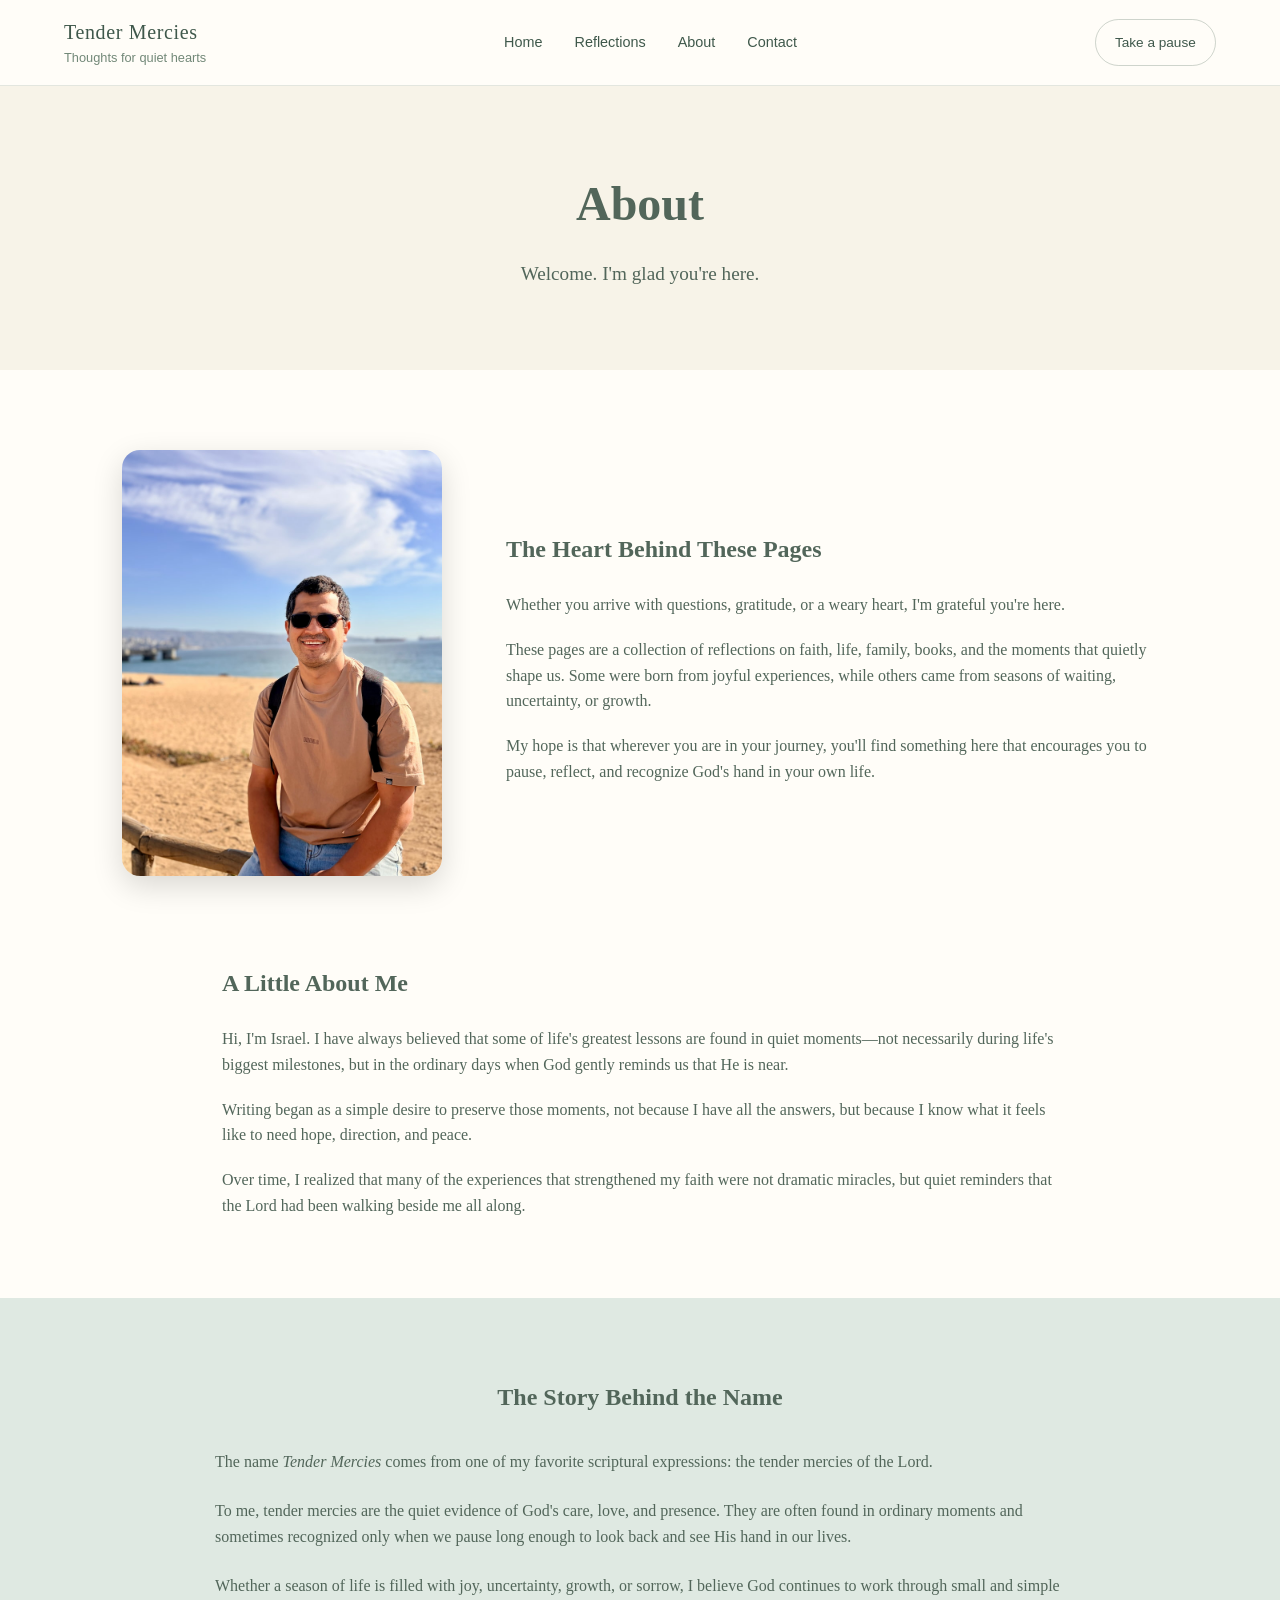
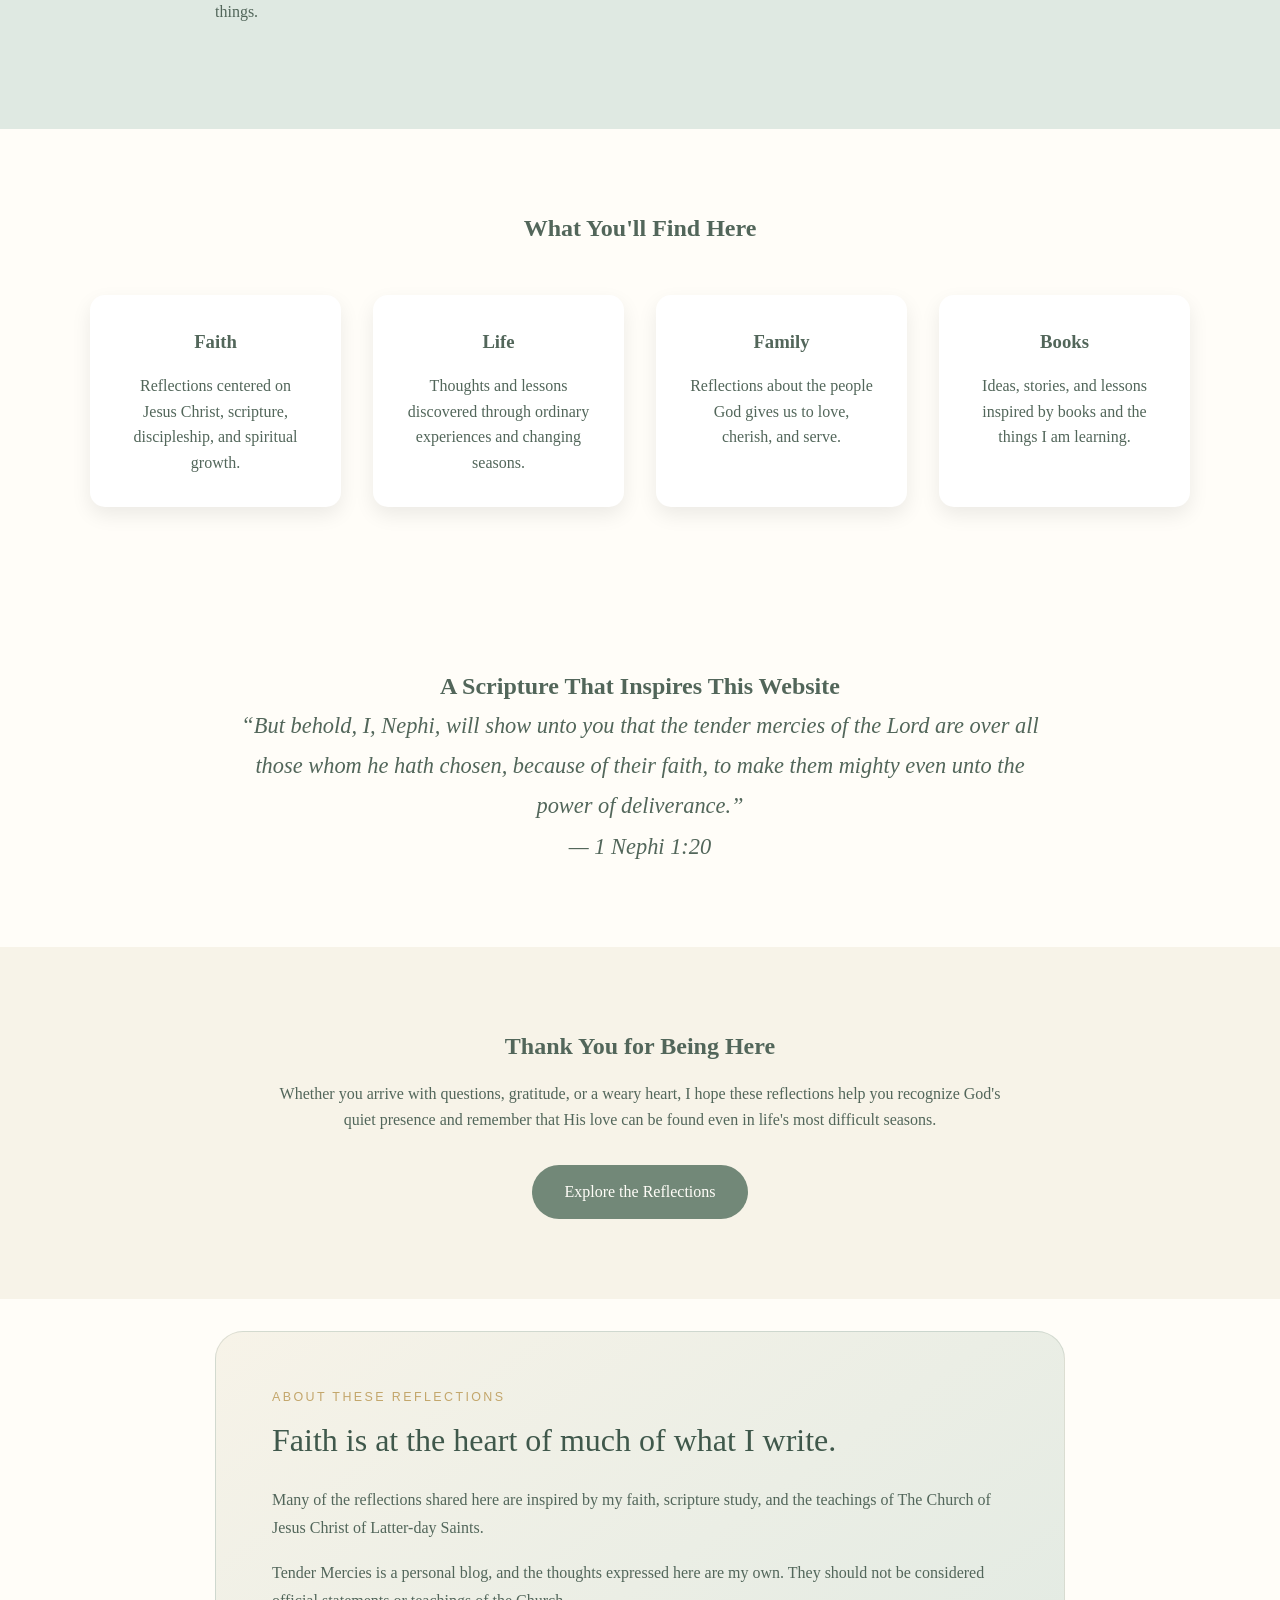
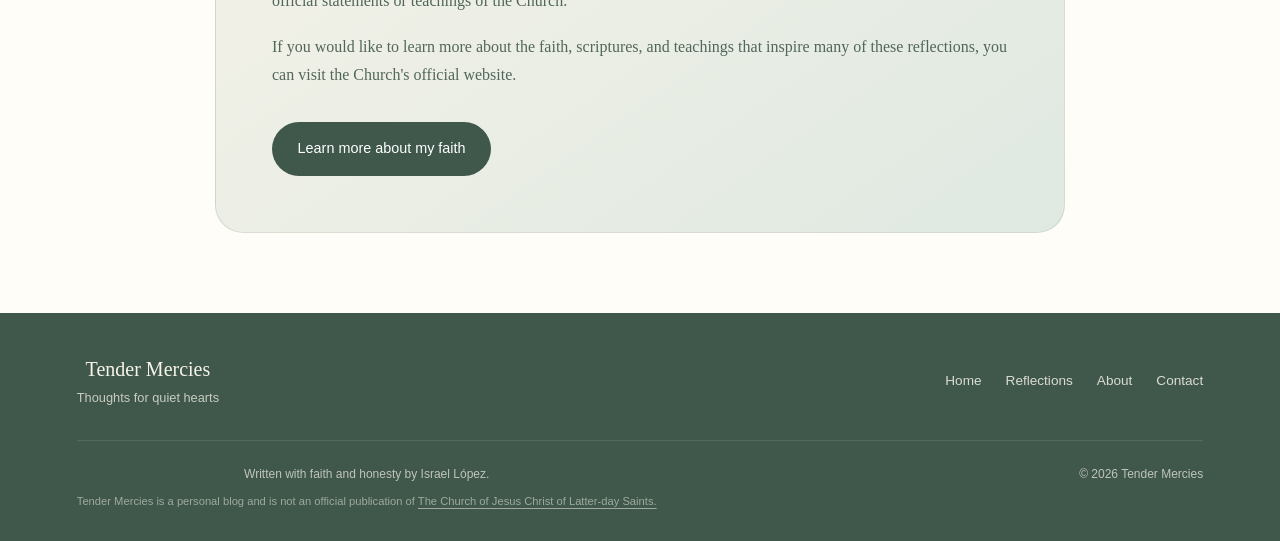
==== commit 6122a9a1: "punctuation fixed on footer" ====
--- a/about.html
+++ b/about.html
@@ -266,8 +266,8 @@
                 target="_blank"
                 rel="noopener noreferrer"
             >
-                The Church of Jesus Christ of Latter-day Saints
-            </a>.
+                The Church of Jesus Christ of Latter-day Saints.
+            </a>
         </p>
     </div>
 
--- a/styles/styles.css
+++ b/styles/styles.css
@@ -1336,13 +1336,39 @@
 
 @media screen and (max-width: 650px) {
     .faith-note {
-        border-radius: 22px;
-        margin: 1.5rem 1.25rem 4rem;
-        padding: 2rem 1.5rem;
+        border-radius: 20px;
+        box-sizing: border-box;
+        margin: 2rem 1.25rem 3.5rem;
+        padding: 2rem 1.4rem;
+        width: auto;
     }
 
     .faith-note h2 {
-        font-size: 1.7rem;
+        font-size: 1.65rem;
+        line-height: 1.3;
+        margin: 0 0 1.25rem;
+    }
+
+    .faith-note p:not(.eyebrow) {
+        font-size: 1rem;
+        line-height: 1.65;
+        margin-bottom: 1rem;
+    }
+
+    .faith-note .eyebrow {
+        font-size: 0.72rem;
+        letter-spacing: 0.12rem;
+        line-height: 1.4;
+        margin-bottom: 0.75rem;
+    }
+
+    .faith-note .primary-button {
+        display: inline-block;
+        font-size: 0.9rem;
+        margin-top: 0.75rem;
+        padding: 0.9rem 1.25rem;
+        text-align: center;
+        width: auto;
     }
 }
 
